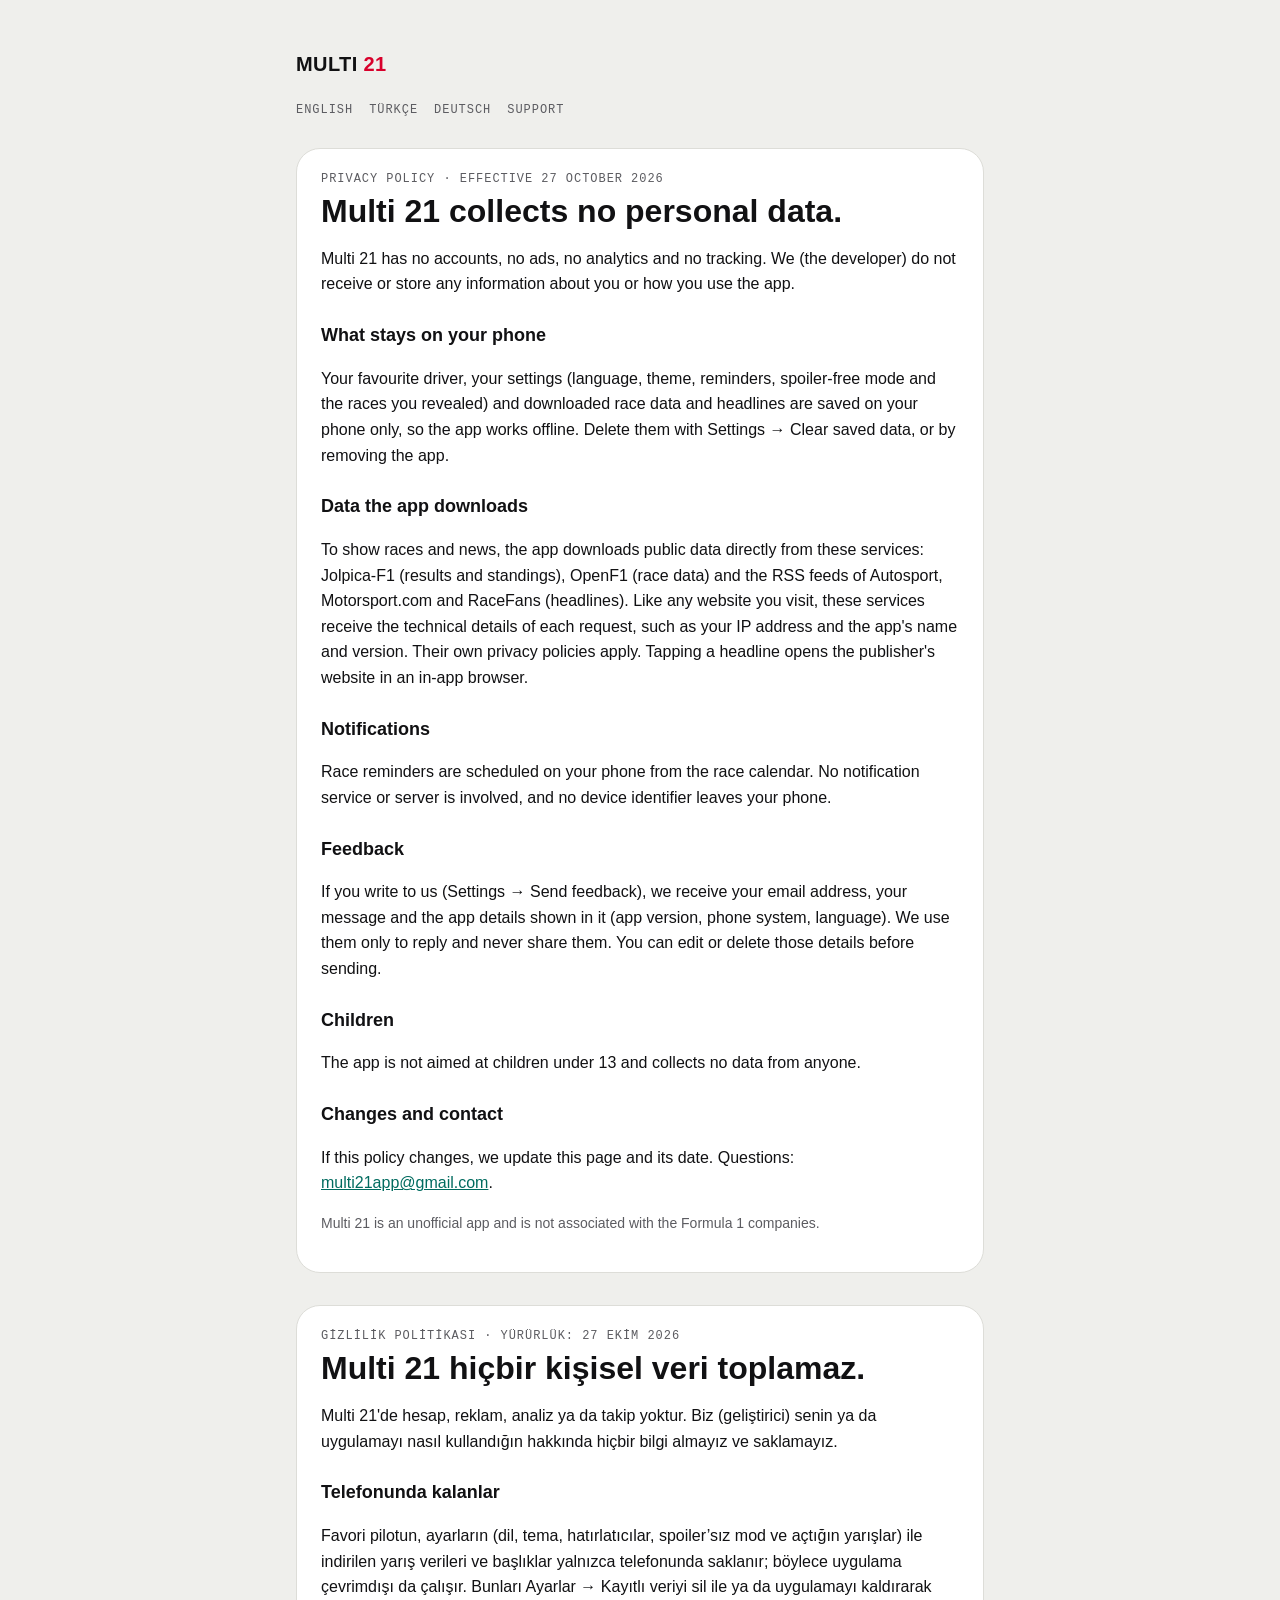
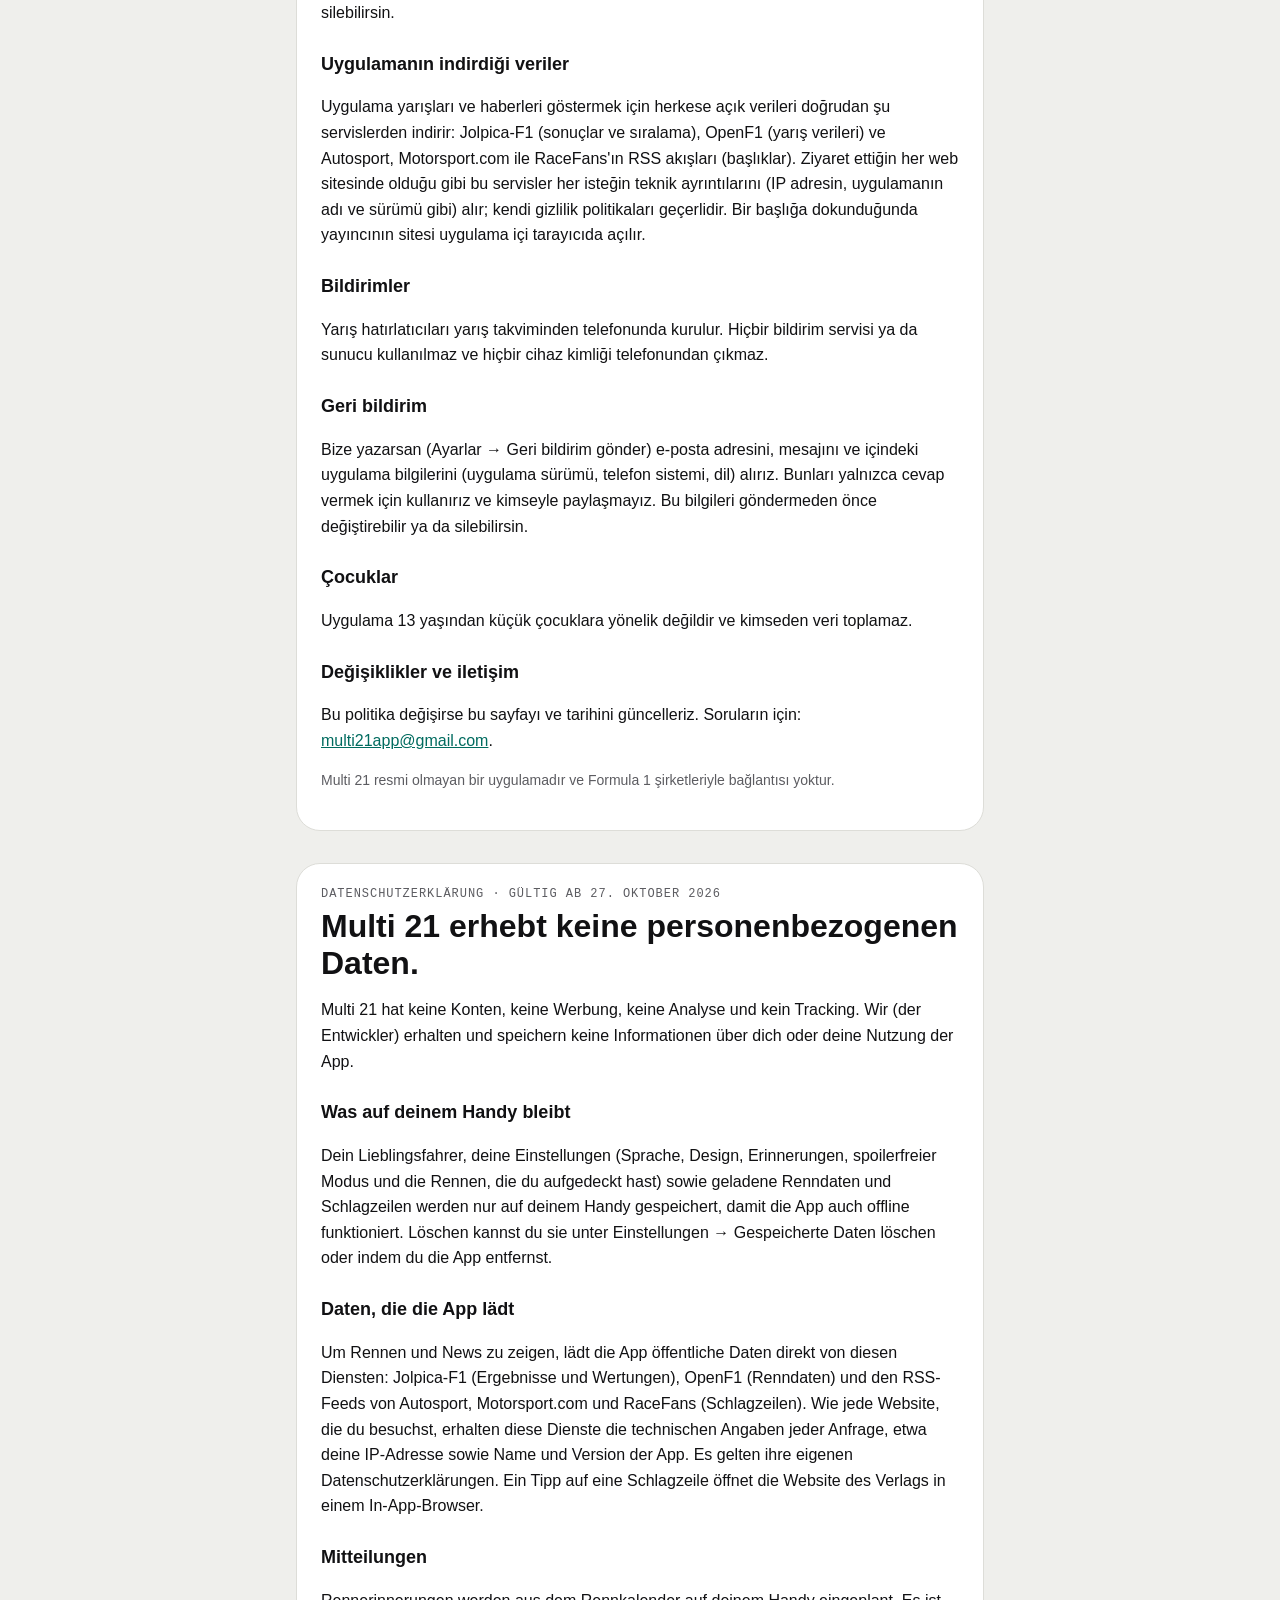
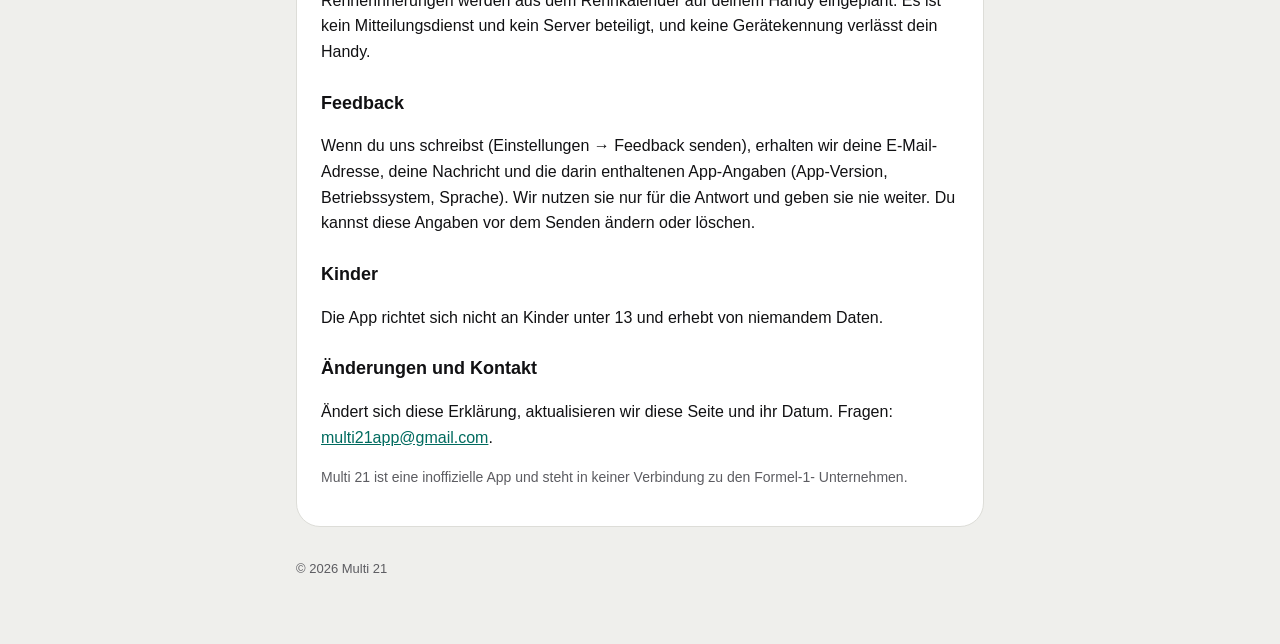
==== privacy.html @ 6521efea "Add support and privacy pages" ====
<!doctype html>
<html lang="en">
  <head>
    <meta charset="utf-8" />
    <meta name="viewport" content="width=device-width, initial-scale=1" />
    <title>Multi 21 · Privacy Policy</title>
    <link rel="stylesheet" href="style.css" />
  </head>
  <body>
    <main>
      <div class="wordmark">MULTI <span>21</span></div>
      <nav>
        <a href="#en">English</a><a href="#tr">Türkçe</a><a href="#de">Deutsch</a
        ><a href="index.html">Support</a>
      </nav>

      <section id="en" lang="en">
        <div class="label">Privacy policy · Effective 27 October 2026</div>
        <h1>Multi 21 collects no personal data.</h1>
        <p>
          Multi 21 has no accounts, no ads, no analytics and no tracking. We (the developer) do
          not receive or store any information about you or how you use the app.
        </p>
        <h2>What stays on your phone</h2>
        <p>
          Your favourite driver, your settings (language, theme, reminders, spoiler-free mode and
          the races you revealed) and downloaded race data and headlines are saved on your phone
          only, so the app works offline. Delete them with Settings → Clear saved data, or by
          removing the app.
        </p>
        <h2>Data the app downloads</h2>
        <p>
          To show races and news, the app downloads public data directly from these services:
          Jolpica-F1 (results and standings), OpenF1 (race data) and the RSS feeds of Autosport,
          Motorsport.com and RaceFans (headlines). Like any website you visit, these services
          receive the technical details of each request, such as your IP address and the app's
          name and version. Their own privacy policies apply. Tapping a headline opens the
          publisher's website in an in-app browser.
        </p>
        <h2>Notifications</h2>
        <p>
          Race reminders are scheduled on your phone from the race calendar. No notification
          service or server is involved, and no device identifier leaves your phone.
        </p>
        <h2>Feedback</h2>
        <p>
          If you write to us (Settings → Send feedback), we receive your email address, your
          message and the app details shown in it (app version, phone system, language). We use
          them only to reply and never share them. You can edit or delete those details before
          sending.
        </p>
        <h2>Children</h2>
        <p>The app is not aimed at children under 13 and collects no data from anyone.</p>
        <h2>Changes and contact</h2>
        <p>
          If this policy changes, we update this page and its date. Questions:
          <a href="mailto:multi21app@gmail.com">multi21app@gmail.com</a>.
        </p>
        <p class="muted">
          Multi 21 is an unofficial app and is not associated with the Formula 1 companies.
        </p>
      </section>

      <section id="tr" lang="tr">
        <div class="label">Gizlilik politikası · Yürürlük: 27 Ekim 2026</div>
        <h1>Multi 21 hiçbir kişisel veri toplamaz.</h1>
        <p>
          Multi 21'de hesap, reklam, analiz ya da takip yoktur. Biz (geliştirici) senin ya da
          uygulamayı nasıl kullandığın hakkında hiçbir bilgi almayız ve saklamayız.
        </p>
        <h2>Telefonunda kalanlar</h2>
        <p>
          Favori pilotun, ayarların (dil, tema, hatırlatıcılar, spoiler’sız mod ve açtığın
          yarışlar) ile indirilen yarış verileri ve başlıklar yalnızca telefonunda saklanır;
          böylece uygulama çevrimdışı da çalışır. Bunları Ayarlar → Kayıtlı veriyi sil ile ya da
          uygulamayı kaldırarak silebilirsin.
        </p>
        <h2>Uygulamanın indirdiği veriler</h2>
        <p>
          Uygulama yarışları ve haberleri göstermek için herkese açık verileri doğrudan şu
          servislerden indirir: Jolpica-F1 (sonuçlar ve sıralama), OpenF1 (yarış verileri) ve
          Autosport, Motorsport.com ile RaceFans'ın RSS akışları (başlıklar). Ziyaret ettiğin her
          web sitesinde olduğu gibi bu servisler her isteğin teknik ayrıntılarını (IP adresin,
          uygulamanın adı ve sürümü gibi) alır; kendi gizlilik politikaları geçerlidir. Bir
          başlığa dokunduğunda yayıncının sitesi uygulama içi tarayıcıda açılır.
        </p>
        <h2>Bildirimler</h2>
        <p>
          Yarış hatırlatıcıları yarış takviminden telefonunda kurulur. Hiçbir bildirim servisi ya
          da sunucu kullanılmaz ve hiçbir cihaz kimliği telefonundan çıkmaz.
        </p>
        <h2>Geri bildirim</h2>
        <p>
          Bize yazarsan (Ayarlar → Geri bildirim gönder) e-posta adresini, mesajını ve içindeki
          uygulama bilgilerini (uygulama sürümü, telefon sistemi, dil) alırız. Bunları yalnızca
          cevap vermek için kullanırız ve kimseyle paylaşmayız. Bu bilgileri göndermeden önce
          değiştirebilir ya da silebilirsin.
        </p>
        <h2>Çocuklar</h2>
        <p>Uygulama 13 yaşından küçük çocuklara yönelik değildir ve kimseden veri toplamaz.</p>
        <h2>Değişiklikler ve iletişim</h2>
        <p>
          Bu politika değişirse bu sayfayı ve tarihini güncelleriz. Soruların için:
          <a href="mailto:multi21app@gmail.com">multi21app@gmail.com</a>.
        </p>
        <p class="muted">
          Multi 21 resmi olmayan bir uygulamadır ve Formula 1 şirketleriyle bağlantısı yoktur.
        </p>
      </section>

      <section id="de" lang="de">
        <div class="label">Datenschutzerklärung · Gültig ab 27. Oktober 2026</div>
        <h1>Multi 21 erhebt keine personenbezogenen Daten.</h1>
        <p>
          Multi 21 hat keine Konten, keine Werbung, keine Analyse und kein Tracking. Wir (der
          Entwickler) erhalten und speichern keine Informationen über dich oder deine Nutzung der
          App.
        </p>
        <h2>Was auf deinem Handy bleibt</h2>
        <p>
          Dein Lieblingsfahrer, deine Einstellungen (Sprache, Design, Erinnerungen, spoilerfreier
          Modus und die Rennen, die du aufgedeckt hast) sowie geladene Renndaten und Schlagzeilen
          werden nur auf deinem Handy gespeichert, damit die App auch offline funktioniert.
          Löschen kannst du sie unter Einstellungen → Gespeicherte Daten löschen oder indem du die
          App entfernst.
        </p>
        <h2>Daten, die die App lädt</h2>
        <p>
          Um Rennen und News zu zeigen, lädt die App öffentliche Daten direkt von diesen Diensten:
          Jolpica-F1 (Ergebnisse und Wertungen), OpenF1 (Renndaten) und den RSS-Feeds von
          Autosport, Motorsport.com und RaceFans (Schlagzeilen). Wie jede Website, die du
          besuchst, erhalten diese Dienste die technischen Angaben jeder Anfrage, etwa deine
          IP-Adresse sowie Name und Version der App. Es gelten ihre eigenen
          Datenschutzerklärungen. Ein Tipp auf eine Schlagzeile öffnet die Website des Verlags in
          einem In-App-Browser.
        </p>
        <h2>Mitteilungen</h2>
        <p>
          Rennerinnerungen werden aus dem Rennkalender auf deinem Handy eingeplant. Es ist kein
          Mitteilungsdienst und kein Server beteiligt, und keine Gerätekennung verlässt dein
          Handy.
        </p>
        <h2>Feedback</h2>
        <p>
          Wenn du uns schreibst (Einstellungen → Feedback senden), erhalten wir deine
          E-Mail-Adresse, deine Nachricht und die darin enthaltenen App-Angaben (App-Version,
          Betriebssystem, Sprache). Wir nutzen sie nur für die Antwort und geben sie nie weiter.
          Du kannst diese Angaben vor dem Senden ändern oder löschen.
        </p>
        <h2>Kinder</h2>
        <p>Die App richtet sich nicht an Kinder unter 13 und erhebt von niemandem Daten.</p>
        <h2>Änderungen und Kontakt</h2>
        <p>
          Ändert sich diese Erklärung, aktualisieren wir diese Seite und ihr Datum. Fragen:
          <a href="mailto:multi21app@gmail.com">multi21app@gmail.com</a>.
        </p>
        <p class="muted">
          Multi 21 ist eine inoffizielle App und steht in keiner Verbindung zu den Formel-1-
          Unternehmen.
        </p>
      </section>

      <footer>© 2026 Multi 21</footer>
    </main>
  </body>
</html>
---- style.css ----
:root {
  --bg: #efefec;
  --surface: #ffffff;
  --line: #ddddd8;
  --text: #111113;
  --muted: #5c5c61;
  --accent: #006b5f;
  --brand: #d8002b;
}
@media (prefers-color-scheme: dark) {
  :root {
    --bg: #0b0b0c;
    --surface: #161618;
    --line: #2a2a2e;
    --text: #f5f5f7;
    --muted: #9a9aa0;
    --accent: #27f4d2;
    --brand: #e8002d;
  }
}
* {
  box-sizing: border-box;
}
body {
  margin: 0;
  background: var(--bg);
  color: var(--text);
  font: 16px/1.6 -apple-system, BlinkMacSystemFont, 'Segoe UI', Roboto, sans-serif;
}
main {
  max-width: 720px;
  margin: 0 auto;
  padding: 48px 16px 64px;
}
.wordmark {
  font-weight: 700;
  font-size: 20px;
  letter-spacing: 0.02em;
}
.wordmark span {
  color: var(--brand);
}
nav {
  margin: 24px 0 8px;
  font: 12px/1 ui-monospace, Menlo, monospace;
  letter-spacing: 0.08em;
  text-transform: uppercase;
}
nav a {
  color: var(--muted);
  text-decoration: none;
  margin-right: 16px;
}
nav a:hover {
  color: var(--accent);
}
section {
  margin-top: 32px;
  padding: 24px;
  background: var(--surface);
  border: 1px solid var(--line);
  border-radius: 24px;
}
h1 {
  font-size: 32px;
  line-height: 1.15;
  margin: 8px 0 16px;
}
h2 {
  font-size: 18px;
  margin: 24px 0 8px;
}
.label {
  font: 12px/1 ui-monospace, Menlo, monospace;
  letter-spacing: 0.08em;
  text-transform: uppercase;
  color: var(--muted);
}
p,
li {
  color: var(--text);
}
.muted {
  color: var(--muted);
  font-size: 14px;
}
a {
  color: var(--accent);
}
footer {
  margin-top: 32px;
  color: var(--muted);
  font-size: 13px;
}
.features,
.faq {
  margin: 16px 0 0;
  padding: 0;
  list-style: none;
}
.features li {
  position: relative;
  padding-left: 20px;
  margin-bottom: 8px;
}
.features li::before {
  content: '';
  position: absolute;
  left: 2px;
  top: 0.65em;
  width: 8px;
  height: 8px;
  border-radius: 50%;
  background: var(--accent);
}
.faq li {
  padding: 16px 0;
  border-top: 1px solid var(--line);
}
.faq li:first-child {
  border-top: none;
  padding-top: 0;
}
.faq strong {
  display: block;
  margin-bottom: 4px;
}
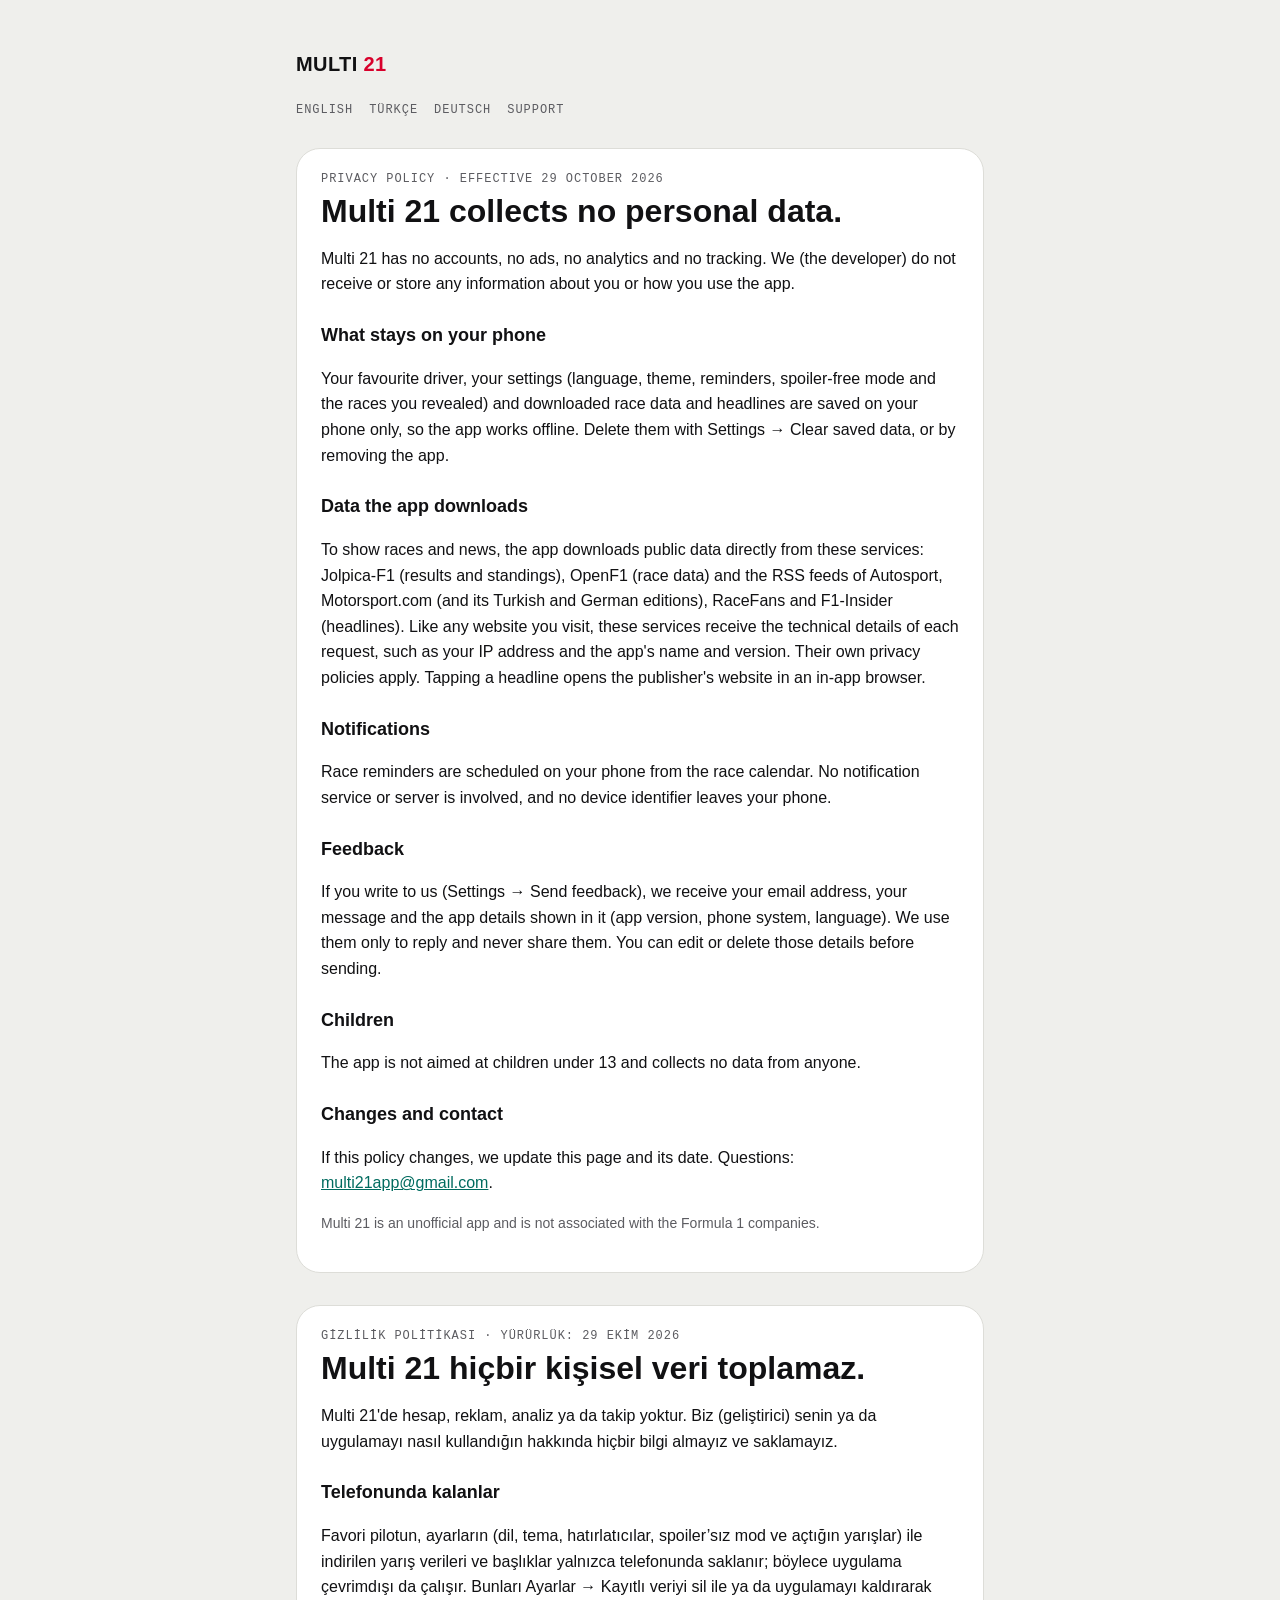
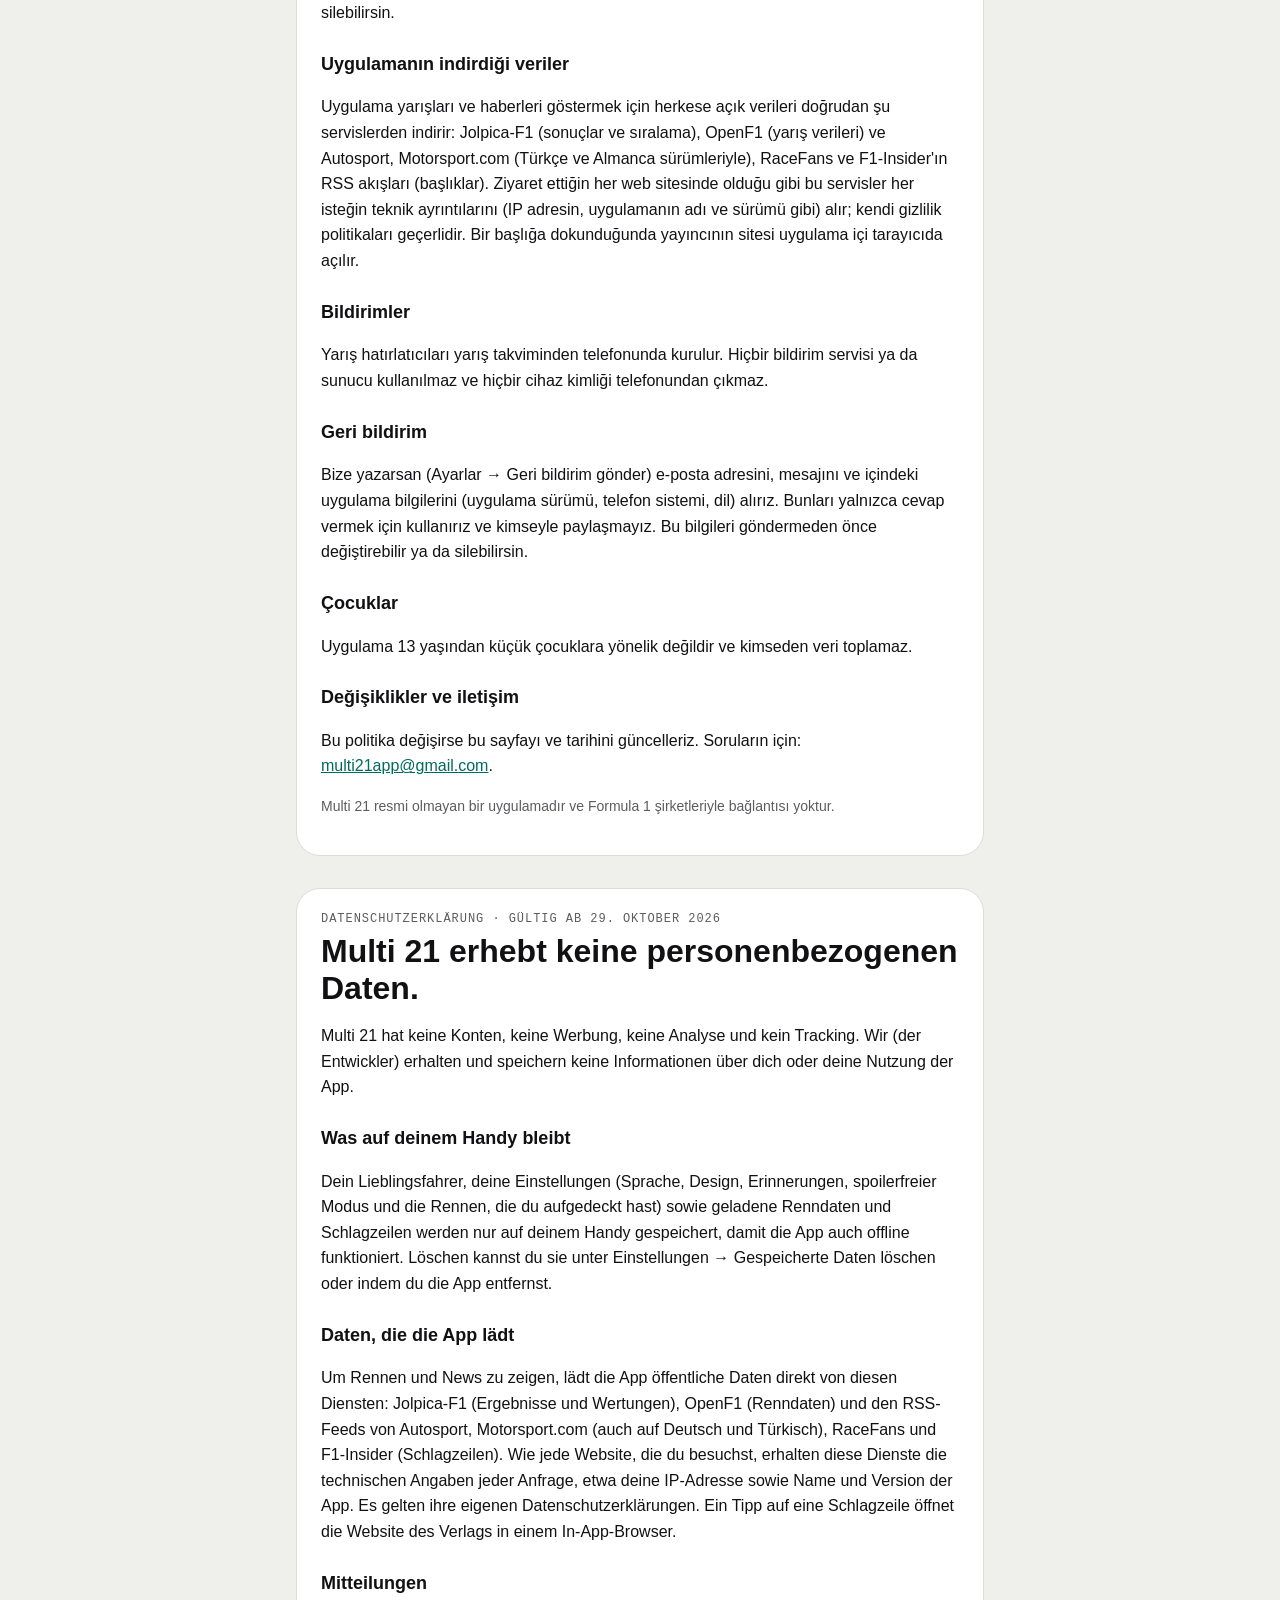
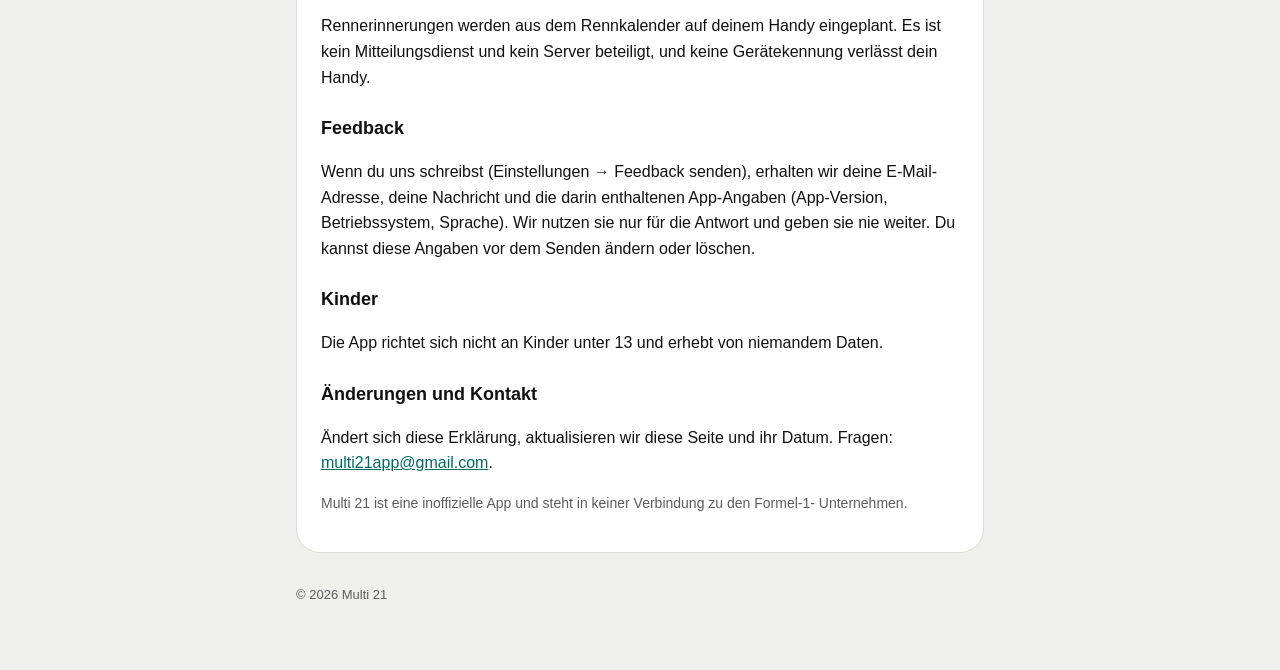
==== commit 30a84aa1: "Update news sources and the headline language answer" ====
--- a/privacy.html
+++ b/privacy.html
@@ -15,7 +15,7 @@
       </nav>
 
       <section id="en" lang="en">
-        <div class="label">Privacy policy · Effective 27 October 2026</div>
+        <div class="label">Privacy policy · Effective 29 October 2026</div>
         <h1>Multi 21 collects no personal data.</h1>
         <p>
           Multi 21 has no accounts, no ads, no analytics and no tracking. We (the developer) do
@@ -32,7 +32,8 @@
         <p>
           To show races and news, the app downloads public data directly from these services:
           Jolpica-F1 (results and standings), OpenF1 (race data) and the RSS feeds of Autosport,
-          Motorsport.com and RaceFans (headlines). Like any website you visit, these services
+          Motorsport.com (and its Turkish and German editions), RaceFans and F1-Insider
+          (headlines). Like any website you visit, these services
           receive the technical details of each request, such as your IP address and the app's
           name and version. Their own privacy policies apply. Tapping a headline opens the
           publisher's website in an in-app browser.
@@ -62,7 +63,7 @@
       </section>
 
       <section id="tr" lang="tr">
-        <div class="label">Gizlilik politikası · Yürürlük: 27 Ekim 2026</div>
+        <div class="label">Gizlilik politikası · Yürürlük: 29 Ekim 2026</div>
         <h1>Multi 21 hiçbir kişisel veri toplamaz.</h1>
         <p>
           Multi 21'de hesap, reklam, analiz ya da takip yoktur. Biz (geliştirici) senin ya da
@@ -79,7 +80,8 @@
         <p>
           Uygulama yarışları ve haberleri göstermek için herkese açık verileri doğrudan şu
           servislerden indirir: Jolpica-F1 (sonuçlar ve sıralama), OpenF1 (yarış verileri) ve
-          Autosport, Motorsport.com ile RaceFans'ın RSS akışları (başlıklar). Ziyaret ettiğin her
+          Autosport, Motorsport.com (Türkçe ve Almanca sürümleriyle), RaceFans ve F1-Insider'ın RSS
+          akışları (başlıklar). Ziyaret ettiğin her
           web sitesinde olduğu gibi bu servisler her isteğin teknik ayrıntılarını (IP adresin,
           uygulamanın adı ve sürümü gibi) alır; kendi gizlilik politikaları geçerlidir. Bir
           başlığa dokunduğunda yayıncının sitesi uygulama içi tarayıcıda açılır.
@@ -109,7 +111,7 @@
       </section>
 
       <section id="de" lang="de">
-        <div class="label">Datenschutzerklärung · Gültig ab 27. Oktober 2026</div>
+        <div class="label">Datenschutzerklärung · Gültig ab 29. Oktober 2026</div>
         <h1>Multi 21 erhebt keine personenbezogenen Daten.</h1>
         <p>
           Multi 21 hat keine Konten, keine Werbung, keine Analyse und kein Tracking. Wir (der
@@ -128,7 +130,8 @@
         <p>
           Um Rennen und News zu zeigen, lädt die App öffentliche Daten direkt von diesen Diensten:
           Jolpica-F1 (Ergebnisse und Wertungen), OpenF1 (Renndaten) und den RSS-Feeds von
-          Autosport, Motorsport.com und RaceFans (Schlagzeilen). Wie jede Website, die du
+          Autosport, Motorsport.com (auch auf Deutsch und Türkisch), RaceFans und F1-Insider
+          (Schlagzeilen). Wie jede Website, die du
           besuchst, erhalten diese Dienste die technischen Angaben jeder Anfrage, etwa deine
           IP-Adresse sowie Name und Version der App. Es gelten ihre eigenen
           Datenschutzerklärungen. Ein Tipp auf eine Schlagzeile öffnet die Website des Verlags in
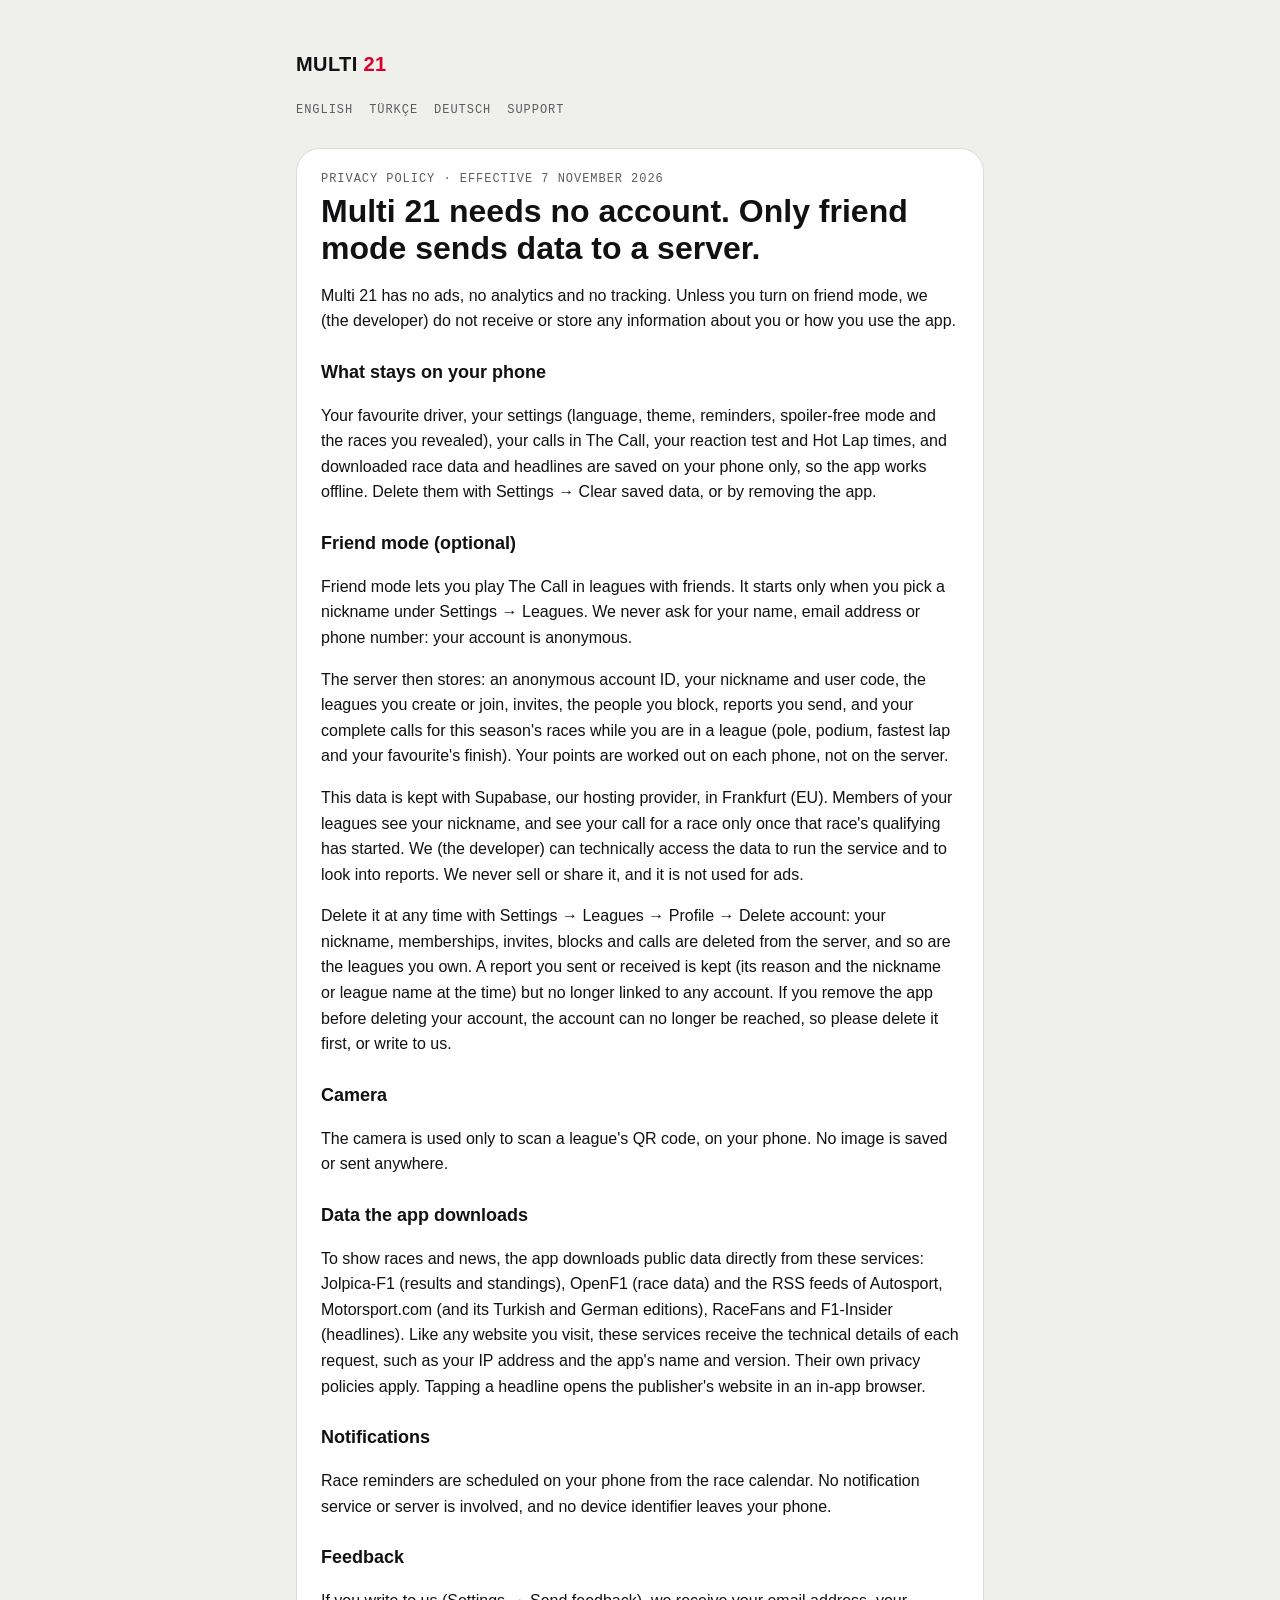
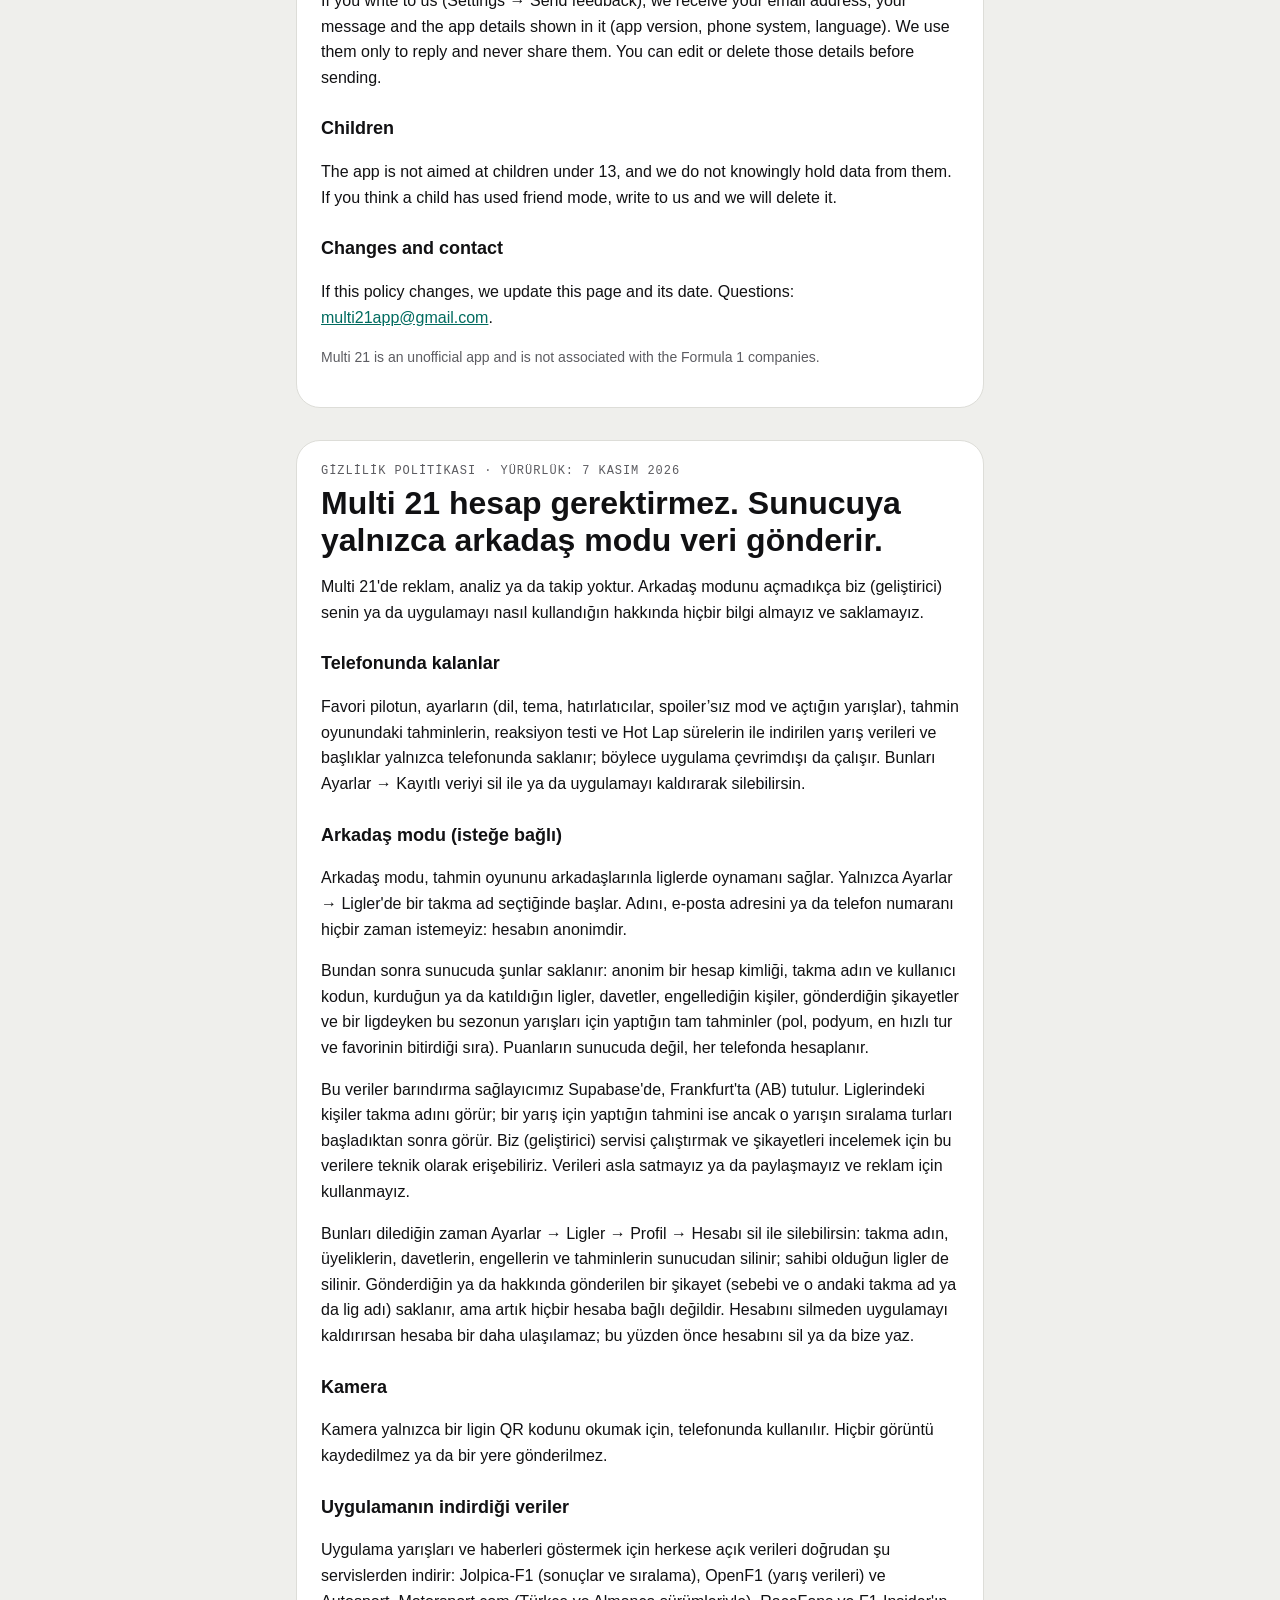
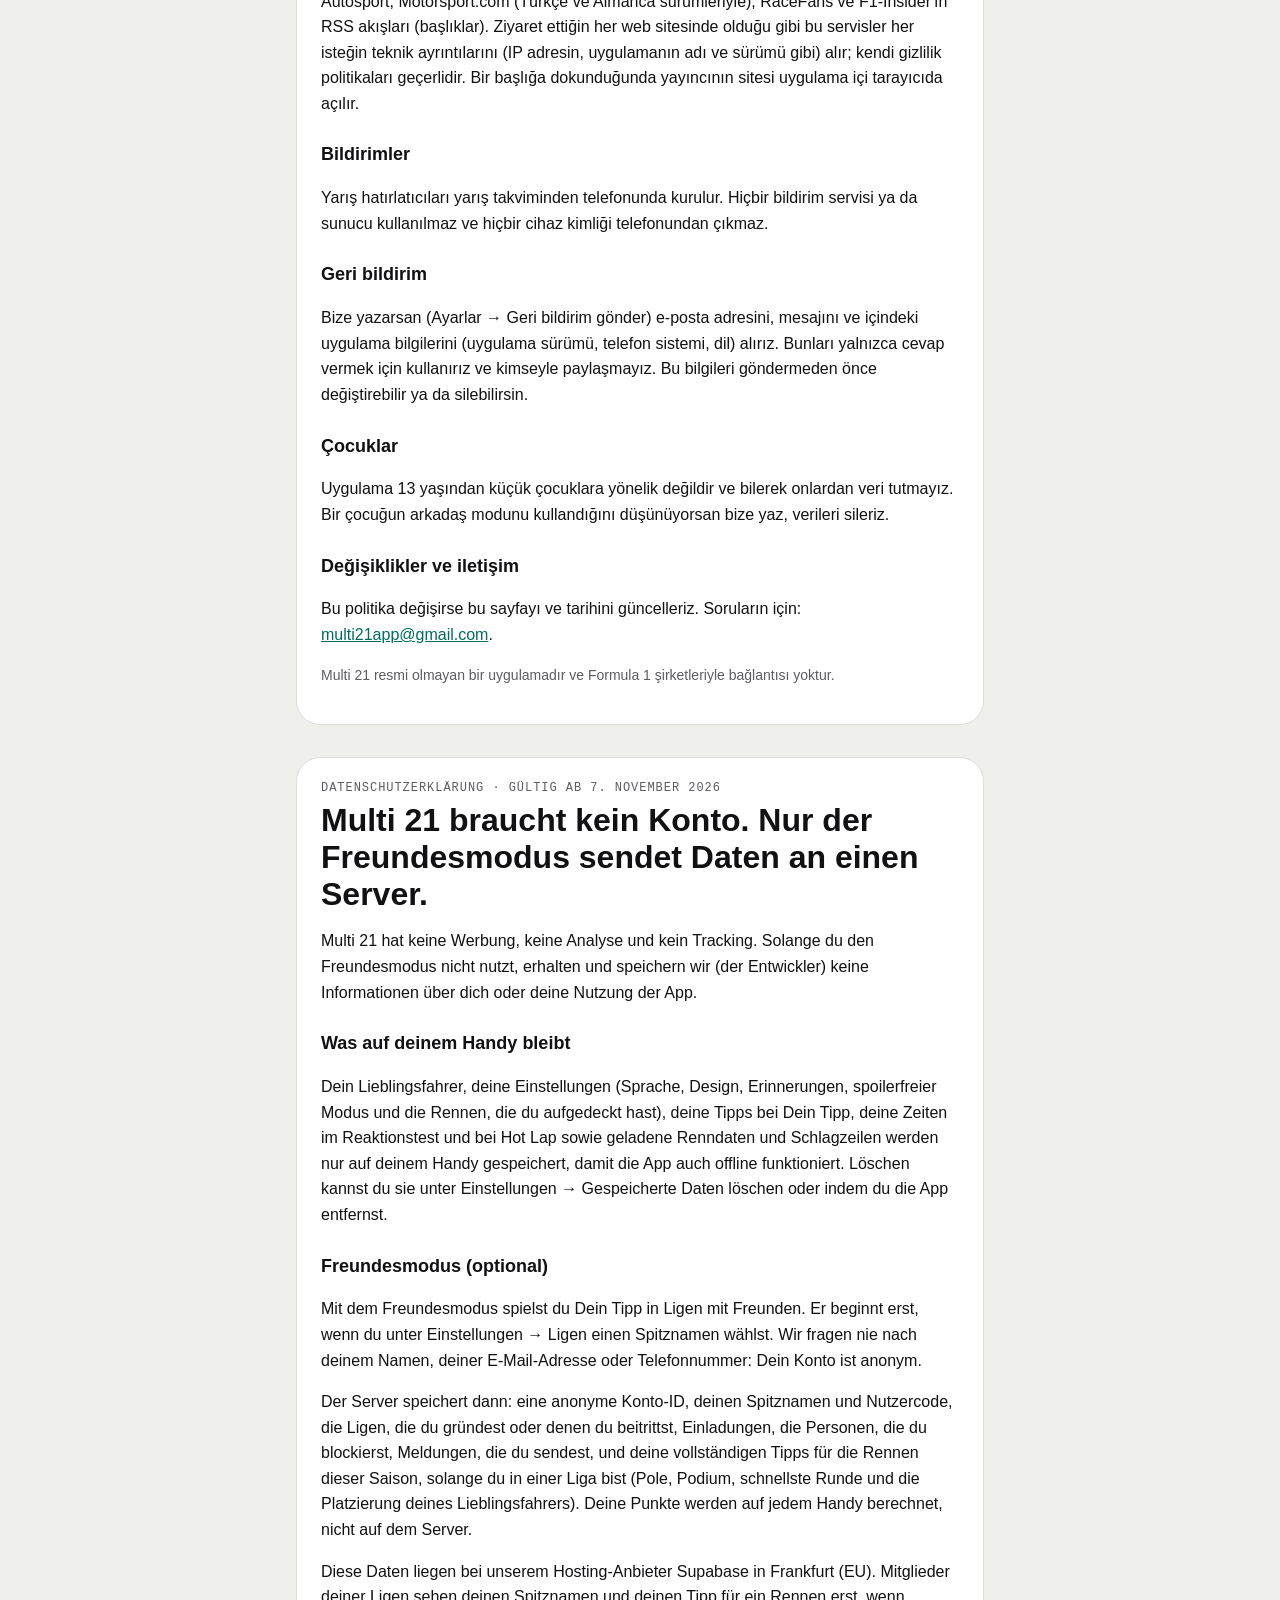
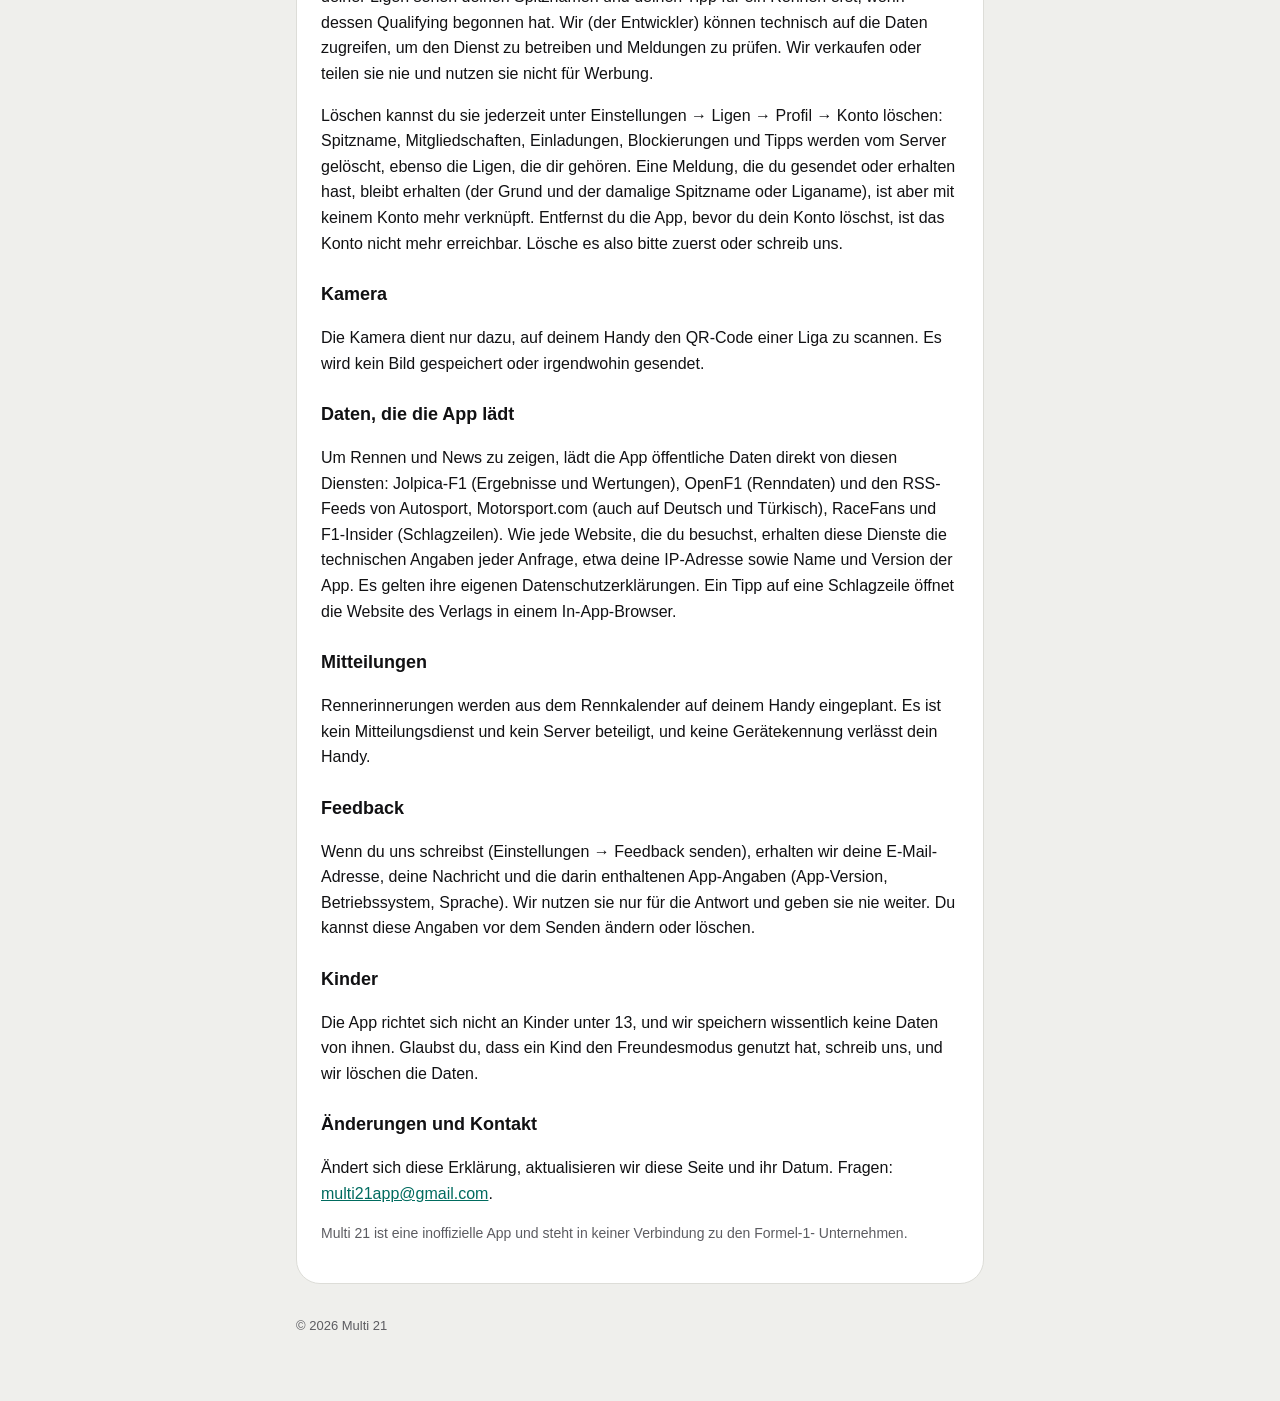
==== commit f66b9abb: "Privacy policy: friend mode data, deleting an account, the camera" ====
--- a/privacy.html
+++ b/privacy.html
@@ -15,18 +15,52 @@
       </nav>
 
       <section id="en" lang="en">
-        <div class="label">Privacy policy · Effective 29 October 2026</div>
-        <h1>Multi 21 collects no personal data.</h1>
-        <p>
-          Multi 21 has no accounts, no ads, no analytics and no tracking. We (the developer) do
-          not receive or store any information about you or how you use the app.
+        <div class="label">Privacy policy · Effective 7 November 2026</div>
+        <h1>Multi 21 needs no account. Only friend mode sends data to a server.</h1>
+        <p>
+          Multi 21 has no ads, no analytics and no tracking. Unless you turn on friend mode, we
+          (the developer) do not receive or store any information about you or how you use the
+          app.
         </p>
         <h2>What stays on your phone</h2>
         <p>
           Your favourite driver, your settings (language, theme, reminders, spoiler-free mode and
-          the races you revealed) and downloaded race data and headlines are saved on your phone
-          only, so the app works offline. Delete them with Settings → Clear saved data, or by
+          the races you revealed), your calls in The Call, your reaction test and Hot Lap times,
+          and downloaded race data and headlines are saved on your phone only, so the app works offline. Delete them with Settings → Clear saved data, or by
           removing the app.
+        </p>
+        <h2>Friend mode (optional)</h2>
+        <p>
+          Friend mode lets you play The Call in leagues with friends. It starts only when you
+          pick a nickname under Settings → Leagues. We never ask for your name, email address or
+          phone number: your account is anonymous.
+        </p>
+        <p>
+          The server then stores: an anonymous account ID, your nickname and user code, the
+          leagues you create or join, invites, the people you block, reports you send, and your
+          complete calls for this season's races while you are in a league (pole, podium,
+          fastest lap and your favourite's finish). Your points are worked out on each phone, not
+          on the server.
+        </p>
+        <p>
+          This data is kept with Supabase, our hosting provider, in Frankfurt (EU). Members of
+          your leagues see your nickname, and see your call for a race only once that race's
+          qualifying has started. We (the developer) can technically access the data to run the
+          service and to look into reports. We never sell or share it, and it is not used for
+          ads.
+        </p>
+        <p>
+          Delete it at any time with Settings → Leagues → Profile → Delete account: your
+          nickname, memberships, invites, blocks and calls are deleted from the server, and so
+          are the leagues you own. A report you sent or received is kept (its reason and the
+          nickname or league name at the time) but no longer linked to any account. If you remove
+          the app before deleting your account, the account can no longer be reached, so please
+          delete it first, or write to us.
+        </p>
+        <h2>Camera</h2>
+        <p>
+          The camera is used only to scan a league's QR code, on your phone. No image is saved
+          or sent anywhere.
         </p>
         <h2>Data the app downloads</h2>
         <p>
@@ -51,7 +85,10 @@
           sending.
         </p>
         <h2>Children</h2>
-        <p>The app is not aimed at children under 13 and collects no data from anyone.</p>
+        <p>
+          The app is not aimed at children under 13, and we do not knowingly hold data from
+          them. If you think a child has used friend mode, write to us and we will delete it.
+        </p>
         <h2>Changes and contact</h2>
         <p>
           If this policy changes, we update this page and its date. Questions:
@@ -63,18 +100,53 @@
       </section>
 
       <section id="tr" lang="tr">
-        <div class="label">Gizlilik politikası · Yürürlük: 29 Ekim 2026</div>
-        <h1>Multi 21 hiçbir kişisel veri toplamaz.</h1>
-        <p>
-          Multi 21'de hesap, reklam, analiz ya da takip yoktur. Biz (geliştirici) senin ya da
-          uygulamayı nasıl kullandığın hakkında hiçbir bilgi almayız ve saklamayız.
+        <div class="label">Gizlilik politikası · Yürürlük: 7 Kasım 2026</div>
+        <h1>Multi 21 hesap gerektirmez. Sunucuya yalnızca arkadaş modu veri gönderir.</h1>
+        <p>
+          Multi 21'de reklam, analiz ya da takip yoktur. Arkadaş modunu açmadıkça biz
+          (geliştirici) senin ya da uygulamayı nasıl kullandığın hakkında hiçbir bilgi almayız ve
+          saklamayız.
         </p>
         <h2>Telefonunda kalanlar</h2>
         <p>
           Favori pilotun, ayarların (dil, tema, hatırlatıcılar, spoiler’sız mod ve açtığın
-          yarışlar) ile indirilen yarış verileri ve başlıklar yalnızca telefonunda saklanır;
+          yarışlar), tahmin oyunundaki tahminlerin, reaksiyon testi ve Hot Lap sürelerin ile
+          indirilen yarış verileri ve başlıklar yalnızca telefonunda saklanır;
           böylece uygulama çevrimdışı da çalışır. Bunları Ayarlar → Kayıtlı veriyi sil ile ya da
           uygulamayı kaldırarak silebilirsin.
+        </p>
+        <h2>Arkadaş modu (isteğe bağlı)</h2>
+        <p>
+          Arkadaş modu, tahmin oyununu arkadaşlarınla liglerde oynamanı sağlar. Yalnızca Ayarlar
+          → Ligler'de bir takma ad seçtiğinde başlar. Adını, e-posta adresini ya da telefon
+          numaranı hiçbir zaman istemeyiz: hesabın anonimdir.
+        </p>
+        <p>
+          Bundan sonra sunucuda şunlar saklanır: anonim bir hesap kimliği, takma adın ve
+          kullanıcı kodun, kurduğun ya da katıldığın ligler, davetler, engellediğin kişiler,
+          gönderdiğin şikayetler ve bir ligdeyken bu sezonun yarışları için yaptığın tam
+          tahminler (pol, podyum, en hızlı tur ve favorinin bitirdiği sıra). Puanların sunucuda
+          değil, her telefonda hesaplanır.
+        </p>
+        <p>
+          Bu veriler barındırma sağlayıcımız Supabase'de, Frankfurt'ta (AB) tutulur. Liglerindeki
+          kişiler takma adını görür; bir yarış için yaptığın tahmini ise ancak o yarışın sıralama
+          turları başladıktan sonra görür. Biz (geliştirici) servisi çalıştırmak ve şikayetleri
+          incelemek için bu verilere teknik olarak erişebiliriz. Verileri asla satmayız ya da
+          paylaşmayız ve reklam için kullanmayız.
+        </p>
+        <p>
+          Bunları dilediğin zaman Ayarlar → Ligler → Profil → Hesabı sil ile silebilirsin: takma
+          adın, üyeliklerin, davetlerin, engellerin ve tahminlerin sunucudan silinir; sahibi
+          olduğun ligler de silinir. Gönderdiğin ya da hakkında gönderilen bir şikayet (sebebi ve
+          o andaki takma ad ya da lig adı) saklanır, ama artık hiçbir hesaba bağlı değildir.
+          Hesabını silmeden uygulamayı kaldırırsan hesaba bir daha ulaşılamaz; bu yüzden önce
+          hesabını sil ya da bize yaz.
+        </p>
+        <h2>Kamera</h2>
+        <p>
+          Kamera yalnızca bir ligin QR kodunu okumak için, telefonunda kullanılır. Hiçbir görüntü
+          kaydedilmez ya da bir yere gönderilmez.
         </p>
         <h2>Uygulamanın indirdiği veriler</h2>
         <p>
@@ -99,7 +171,11 @@
           değiştirebilir ya da silebilirsin.
         </p>
         <h2>Çocuklar</h2>
-        <p>Uygulama 13 yaşından küçük çocuklara yönelik değildir ve kimseden veri toplamaz.</p>
+        <p>
+          Uygulama 13 yaşından küçük çocuklara yönelik değildir ve bilerek onlardan veri
+          tutmayız. Bir çocuğun arkadaş modunu kullandığını düşünüyorsan bize yaz, verileri
+          sileriz.
+        </p>
         <h2>Değişiklikler ve iletişim</h2>
         <p>
           Bu politika değişirse bu sayfayı ve tarihini güncelleriz. Soruların için:
@@ -111,20 +187,55 @@
       </section>
 
       <section id="de" lang="de">
-        <div class="label">Datenschutzerklärung · Gültig ab 29. Oktober 2026</div>
-        <h1>Multi 21 erhebt keine personenbezogenen Daten.</h1>
-        <p>
-          Multi 21 hat keine Konten, keine Werbung, keine Analyse und kein Tracking. Wir (der
-          Entwickler) erhalten und speichern keine Informationen über dich oder deine Nutzung der
-          App.
+        <div class="label">Datenschutzerklärung · Gültig ab 7. November 2026</div>
+        <h1>Multi 21 braucht kein Konto. Nur der Freundesmodus sendet Daten an einen Server.</h1>
+        <p>
+          Multi 21 hat keine Werbung, keine Analyse und kein Tracking. Solange du den
+          Freundesmodus nicht nutzt, erhalten und speichern wir (der Entwickler) keine
+          Informationen über dich oder deine Nutzung der App.
         </p>
         <h2>Was auf deinem Handy bleibt</h2>
         <p>
           Dein Lieblingsfahrer, deine Einstellungen (Sprache, Design, Erinnerungen, spoilerfreier
-          Modus und die Rennen, die du aufgedeckt hast) sowie geladene Renndaten und Schlagzeilen
-          werden nur auf deinem Handy gespeichert, damit die App auch offline funktioniert.
+          Modus und die Rennen, die du aufgedeckt hast), deine Tipps bei Dein Tipp, deine Zeiten
+          im Reaktionstest und bei Hot Lap sowie geladene Renndaten und Schlagzeilen werden nur
+          auf deinem Handy gespeichert, damit die App auch offline funktioniert.
           Löschen kannst du sie unter Einstellungen → Gespeicherte Daten löschen oder indem du die
           App entfernst.
+        </p>
+        <h2>Freundesmodus (optional)</h2>
+        <p>
+          Mit dem Freundesmodus spielst du Dein Tipp in Ligen mit Freunden. Er beginnt erst, wenn
+          du unter Einstellungen → Ligen einen Spitznamen wählst. Wir fragen nie nach deinem
+          Namen, deiner E-Mail-Adresse oder Telefonnummer: Dein Konto ist anonym.
+        </p>
+        <p>
+          Der Server speichert dann: eine anonyme Konto-ID, deinen Spitznamen und Nutzercode, die
+          Ligen, die du gründest oder denen du beitrittst, Einladungen, die Personen, die du
+          blockierst, Meldungen, die du sendest, und deine vollständigen Tipps für die Rennen
+          dieser Saison, solange du in einer Liga bist (Pole, Podium, schnellste Runde und die
+          Platzierung deines Lieblingsfahrers). Deine Punkte werden auf jedem Handy berechnet,
+          nicht auf dem Server.
+        </p>
+        <p>
+          Diese Daten liegen bei unserem Hosting-Anbieter Supabase in Frankfurt (EU). Mitglieder
+          deiner Ligen sehen deinen Spitznamen und deinen Tipp für ein Rennen erst, wenn dessen
+          Qualifying begonnen hat. Wir (der Entwickler) können technisch auf die Daten zugreifen,
+          um den Dienst zu betreiben und Meldungen zu prüfen. Wir verkaufen oder teilen sie nie
+          und nutzen sie nicht für Werbung.
+        </p>
+        <p>
+          Löschen kannst du sie jederzeit unter Einstellungen → Ligen → Profil → Konto löschen:
+          Spitzname, Mitgliedschaften, Einladungen, Blockierungen und Tipps werden vom Server
+          gelöscht, ebenso die Ligen, die dir gehören. Eine Meldung, die du gesendet oder erhalten
+          hast, bleibt erhalten (der Grund und der damalige Spitzname oder Liganame), ist aber
+          mit keinem Konto mehr verknüpft. Entfernst du die App, bevor du dein Konto löschst, ist
+          das Konto nicht mehr erreichbar. Lösche es also bitte zuerst oder schreib uns.
+        </p>
+        <h2>Kamera</h2>
+        <p>
+          Die Kamera dient nur dazu, auf deinem Handy den QR-Code einer Liga zu scannen. Es wird
+          kein Bild gespeichert oder irgendwohin gesendet.
         </p>
         <h2>Daten, die die App lädt</h2>
         <p>
@@ -151,7 +262,11 @@
           Du kannst diese Angaben vor dem Senden ändern oder löschen.
         </p>
         <h2>Kinder</h2>
-        <p>Die App richtet sich nicht an Kinder unter 13 und erhebt von niemandem Daten.</p>
+        <p>
+          Die App richtet sich nicht an Kinder unter 13, und wir speichern wissentlich keine
+          Daten von ihnen. Glaubst du, dass ein Kind den Freundesmodus genutzt hat, schreib uns,
+          und wir löschen die Daten.
+        </p>
         <h2>Änderungen und Kontakt</h2>
         <p>
           Ändert sich diese Erklärung, aktualisieren wir diese Seite und ihr Datum. Fragen:
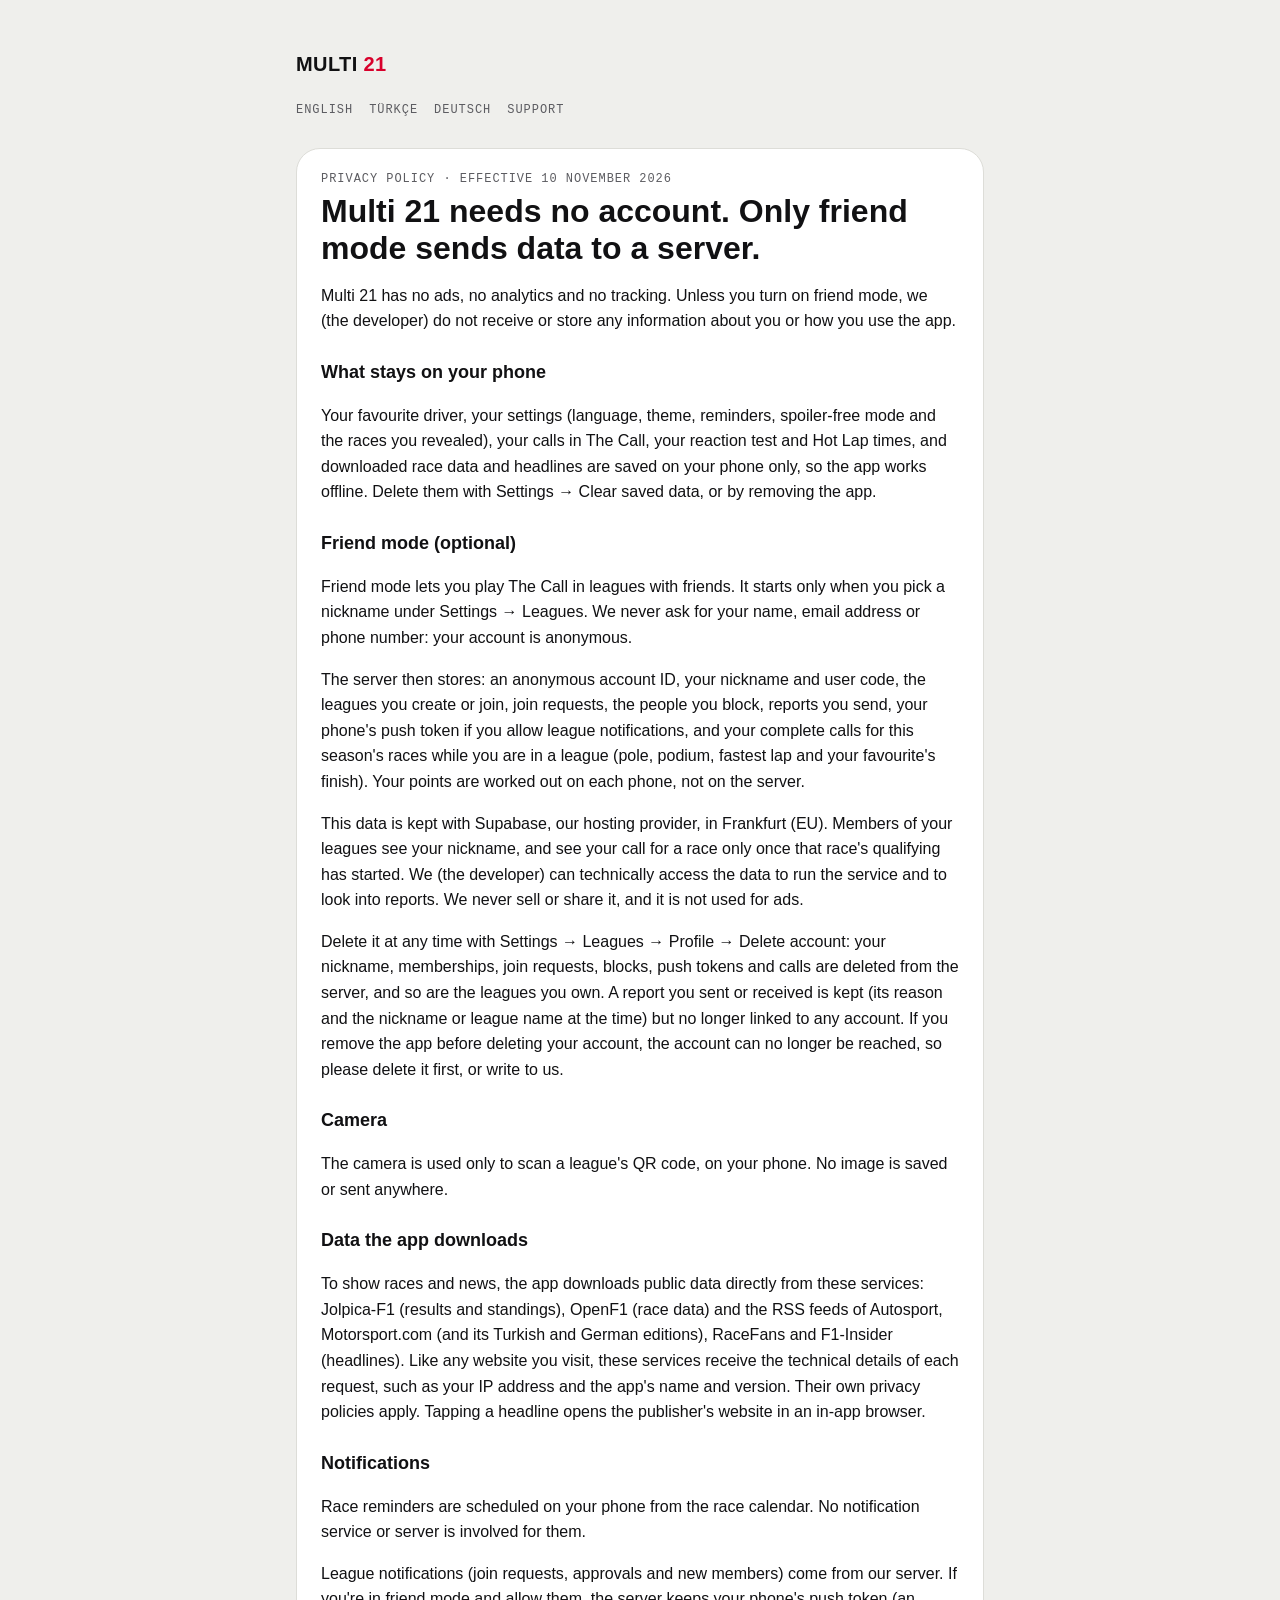
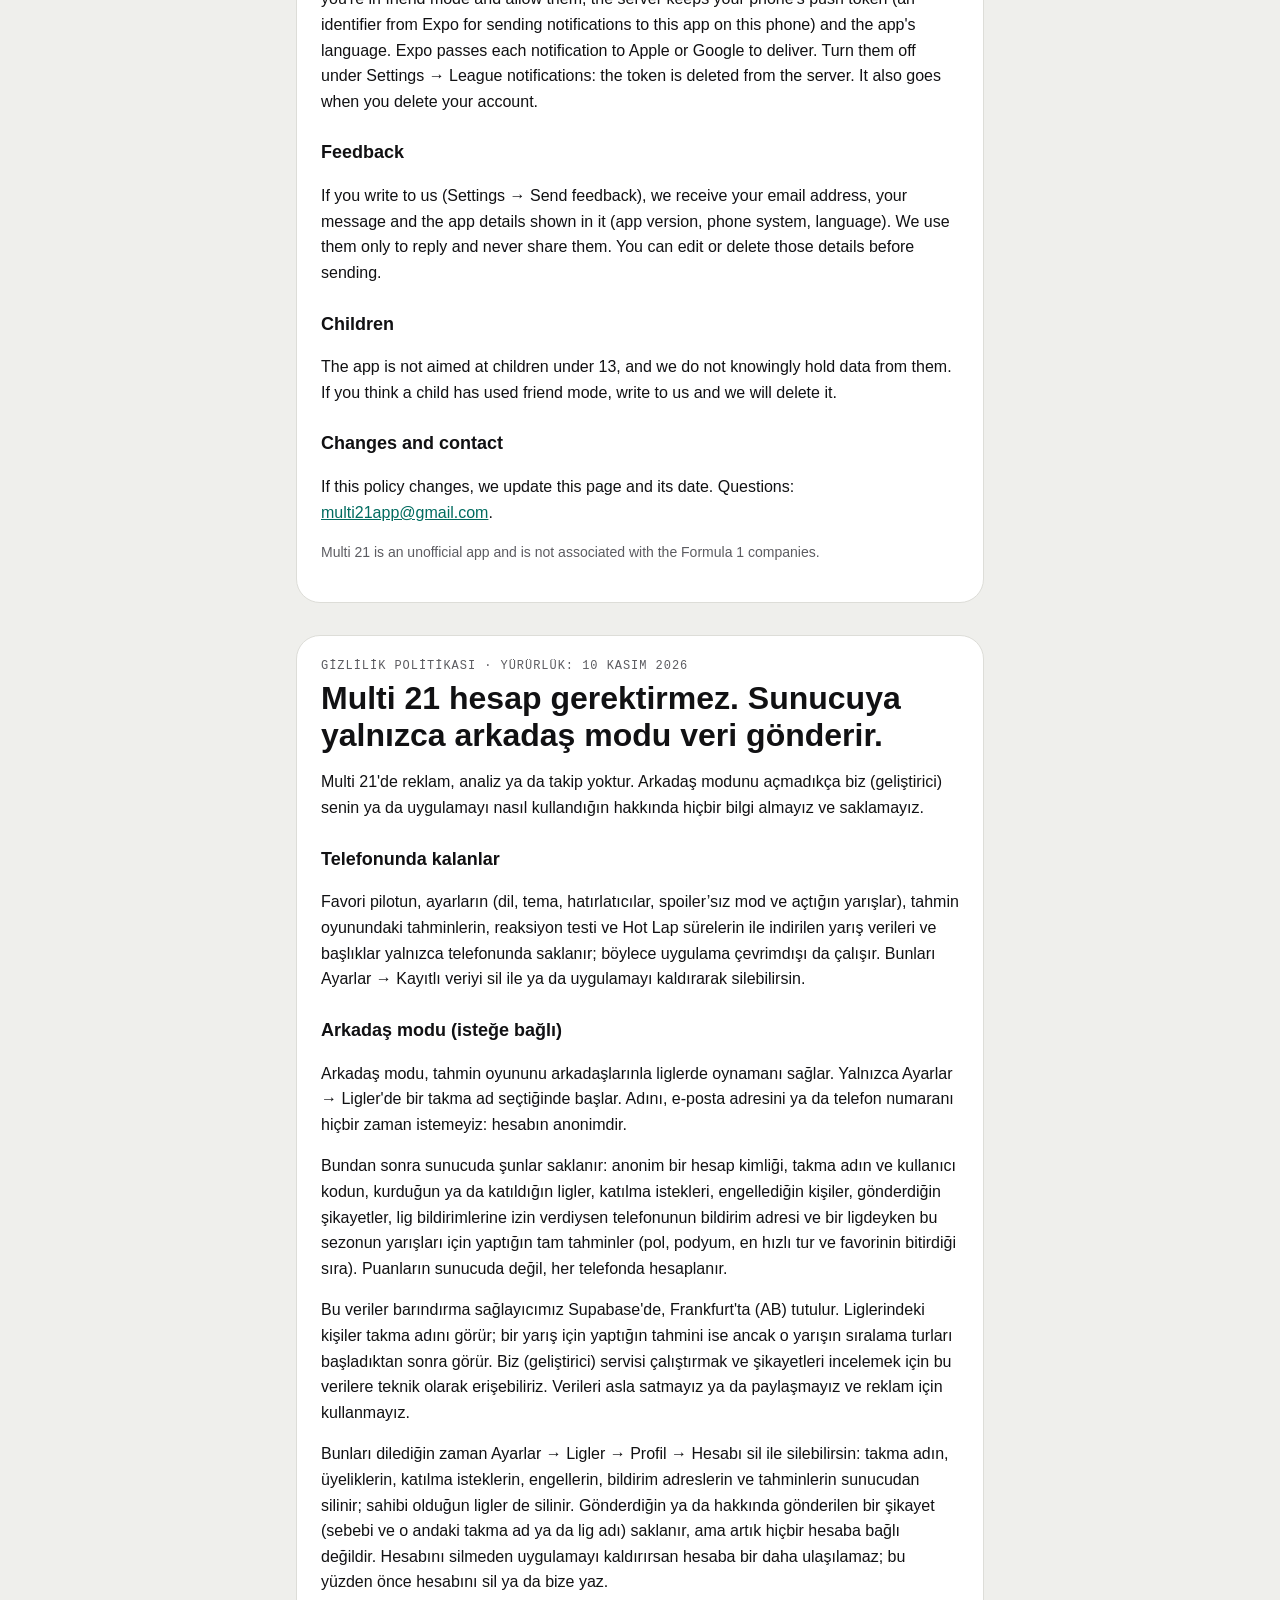
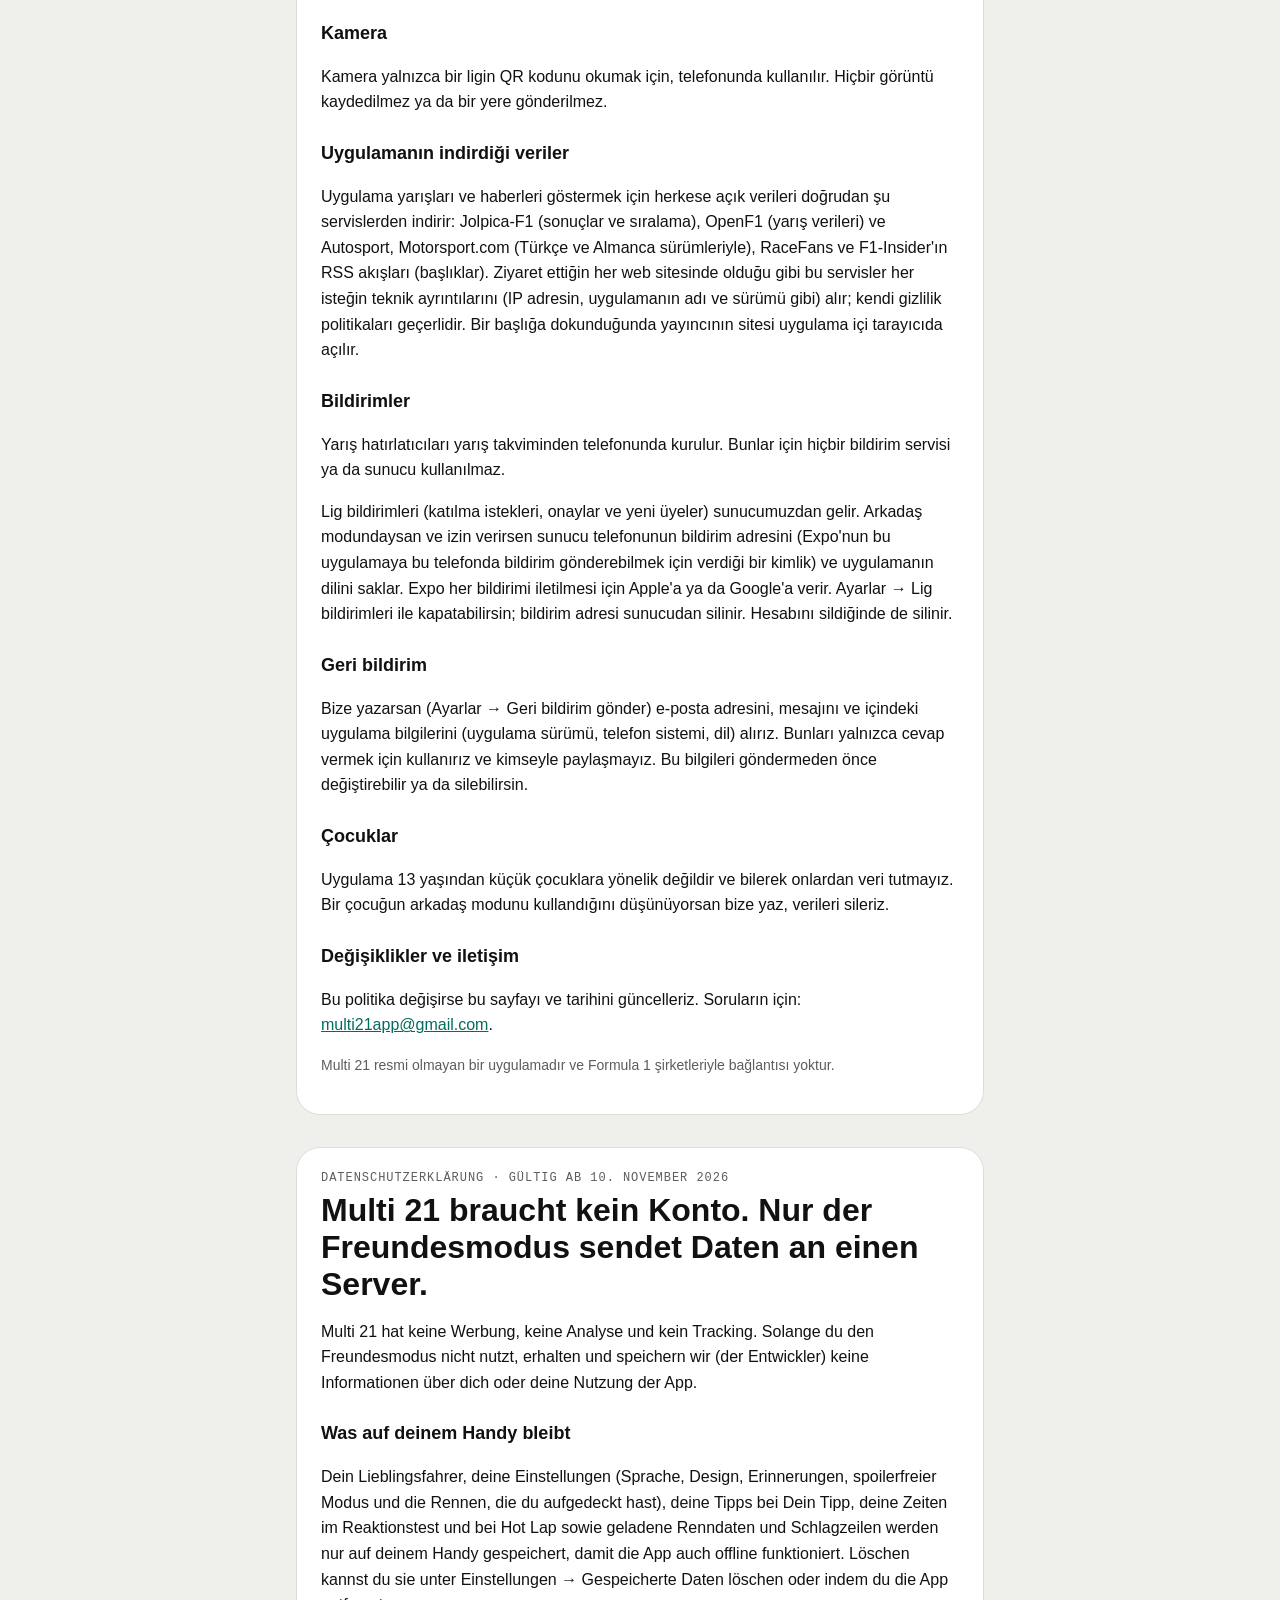
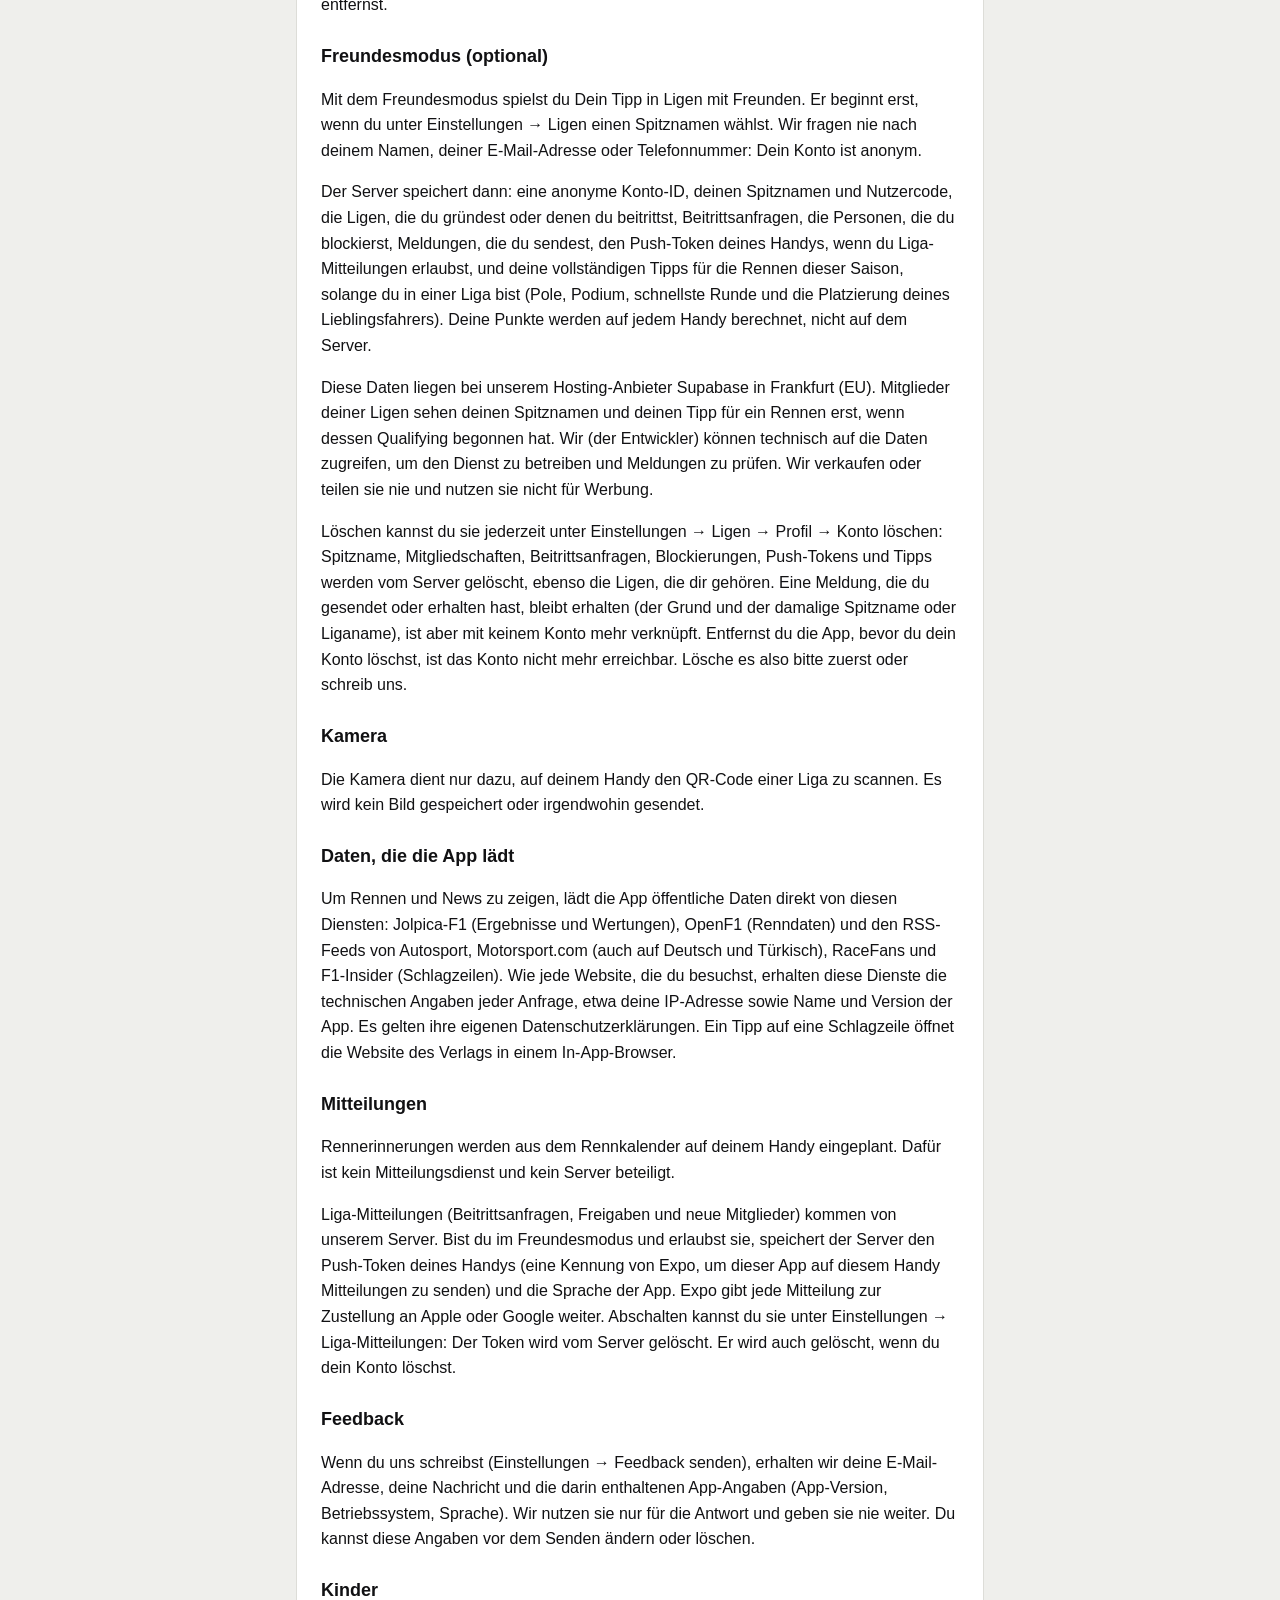
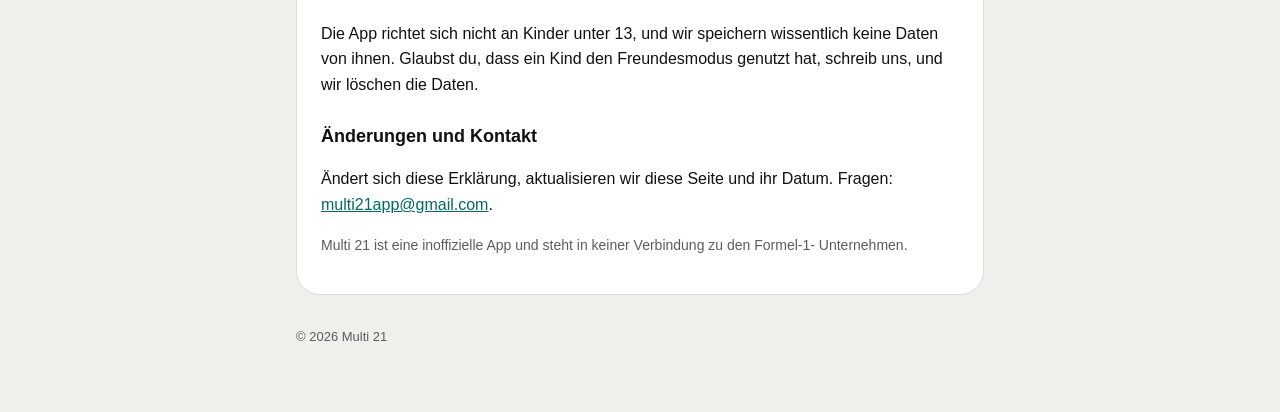
==== commit 57fdc082: "Privacy policy: league notifications and push tokens" ====
--- a/privacy.html
+++ b/privacy.html
@@ -15,7 +15,7 @@
       </nav>
 
       <section id="en" lang="en">
-        <div class="label">Privacy policy · Effective 7 November 2026</div>
+        <div class="label">Privacy policy · Effective 10 November 2026</div>
         <h1>Multi 21 needs no account. Only friend mode sends data to a server.</h1>
         <p>
           Multi 21 has no ads, no analytics and no tracking. Unless you turn on friend mode, we
@@ -37,9 +37,10 @@
         </p>
         <p>
           The server then stores: an anonymous account ID, your nickname and user code, the
-          leagues you create or join, invites, the people you block, reports you send, and your
-          complete calls for this season's races while you are in a league (pole, podium,
-          fastest lap and your favourite's finish). Your points are worked out on each phone, not
+          leagues you create or join, join requests, the people you block, reports you send,
+          your phone's push token if you allow league notifications, and your complete calls for
+          this season's races while you are in a league (pole, podium, fastest lap and your
+          favourite's finish). Your points are worked out on each phone, not
           on the server.
         </p>
         <p>
@@ -51,7 +52,7 @@
         </p>
         <p>
           Delete it at any time with Settings → Leagues → Profile → Delete account: your
-          nickname, memberships, invites, blocks and calls are deleted from the server, and so
+          nickname, memberships, join requests, blocks, push tokens and calls are deleted from the server, and so
           are the leagues you own. A report you sent or received is kept (its reason and the
           nickname or league name at the time) but no longer linked to any account. If you remove
           the app before deleting your account, the account can no longer be reached, so please
@@ -75,7 +76,15 @@
         <h2>Notifications</h2>
         <p>
           Race reminders are scheduled on your phone from the race calendar. No notification
-          service or server is involved, and no device identifier leaves your phone.
+          service or server is involved for them.
+        </p>
+        <p>
+          League notifications (join requests, approvals and new members) come from our server.
+          If you're in friend mode and allow them, the server keeps your phone's push token (an
+          identifier from Expo for sending notifications to this app on this phone) and the
+          app's language. Expo passes each notification to Apple or Google to deliver. Turn them
+          off under Settings → League notifications: the token is deleted from the server. It
+          also goes when you delete your account.
         </p>
         <h2>Feedback</h2>
         <p>
@@ -100,7 +109,7 @@
       </section>
 
       <section id="tr" lang="tr">
-        <div class="label">Gizlilik politikası · Yürürlük: 7 Kasım 2026</div>
+        <div class="label">Gizlilik politikası · Yürürlük: 10 Kasım 2026</div>
         <h1>Multi 21 hesap gerektirmez. Sunucuya yalnızca arkadaş modu veri gönderir.</h1>
         <p>
           Multi 21'de reklam, analiz ya da takip yoktur. Arkadaş modunu açmadıkça biz
@@ -123,8 +132,9 @@
         </p>
         <p>
           Bundan sonra sunucuda şunlar saklanır: anonim bir hesap kimliği, takma adın ve
-          kullanıcı kodun, kurduğun ya da katıldığın ligler, davetler, engellediğin kişiler,
-          gönderdiğin şikayetler ve bir ligdeyken bu sezonun yarışları için yaptığın tam
+          kullanıcı kodun, kurduğun ya da katıldığın ligler, katılma istekleri, engellediğin
+          kişiler, gönderdiğin şikayetler, lig bildirimlerine izin verdiysen telefonunun bildirim
+          adresi ve bir ligdeyken bu sezonun yarışları için yaptığın tam
           tahminler (pol, podyum, en hızlı tur ve favorinin bitirdiği sıra). Puanların sunucuda
           değil, her telefonda hesaplanır.
         </p>
@@ -137,7 +147,7 @@
         </p>
         <p>
           Bunları dilediğin zaman Ayarlar → Ligler → Profil → Hesabı sil ile silebilirsin: takma
-          adın, üyeliklerin, davetlerin, engellerin ve tahminlerin sunucudan silinir; sahibi
+          adın, üyeliklerin, katılma isteklerin, engellerin, bildirim adreslerin ve tahminlerin sunucudan silinir; sahibi
           olduğun ligler de silinir. Gönderdiğin ya da hakkında gönderilen bir şikayet (sebebi ve
           o andaki takma ad ya da lig adı) saklanır, ama artık hiçbir hesaba bağlı değildir.
           Hesabını silmeden uygulamayı kaldırırsan hesaba bir daha ulaşılamaz; bu yüzden önce
@@ -160,8 +170,16 @@
         </p>
         <h2>Bildirimler</h2>
         <p>
-          Yarış hatırlatıcıları yarış takviminden telefonunda kurulur. Hiçbir bildirim servisi ya
-          da sunucu kullanılmaz ve hiçbir cihaz kimliği telefonundan çıkmaz.
+          Yarış hatırlatıcıları yarış takviminden telefonunda kurulur. Bunlar için hiçbir
+          bildirim servisi ya da sunucu kullanılmaz.
+        </p>
+        <p>
+          Lig bildirimleri (katılma istekleri, onaylar ve yeni üyeler) sunucumuzdan gelir.
+          Arkadaş modundaysan ve izin verirsen sunucu telefonunun bildirim adresini (Expo'nun bu
+          uygulamaya bu telefonda bildirim gönderebilmek için verdiği bir kimlik) ve uygulamanın
+          dilini saklar. Expo her bildirimi iletilmesi için Apple'a ya da Google'a verir. Ayarlar
+          → Lig bildirimleri ile kapatabilirsin; bildirim adresi sunucudan silinir. Hesabını
+          sildiğinde de silinir.
         </p>
         <h2>Geri bildirim</h2>
         <p>
@@ -187,7 +205,7 @@
       </section>
 
       <section id="de" lang="de">
-        <div class="label">Datenschutzerklärung · Gültig ab 7. November 2026</div>
+        <div class="label">Datenschutzerklärung · Gültig ab 10. November 2026</div>
         <h1>Multi 21 braucht kein Konto. Nur der Freundesmodus sendet Daten an einen Server.</h1>
         <p>
           Multi 21 hat keine Werbung, keine Analyse und kein Tracking. Solange du den
@@ -211,8 +229,9 @@
         </p>
         <p>
           Der Server speichert dann: eine anonyme Konto-ID, deinen Spitznamen und Nutzercode, die
-          Ligen, die du gründest oder denen du beitrittst, Einladungen, die Personen, die du
-          blockierst, Meldungen, die du sendest, und deine vollständigen Tipps für die Rennen
+          Ligen, die du gründest oder denen du beitrittst, Beitrittsanfragen, die Personen, die
+          du blockierst, Meldungen, die du sendest, den Push-Token deines Handys, wenn du
+          Liga-Mitteilungen erlaubst, und deine vollständigen Tipps für die Rennen
           dieser Saison, solange du in einer Liga bist (Pole, Podium, schnellste Runde und die
           Platzierung deines Lieblingsfahrers). Deine Punkte werden auf jedem Handy berechnet,
           nicht auf dem Server.
@@ -226,7 +245,7 @@
         </p>
         <p>
           Löschen kannst du sie jederzeit unter Einstellungen → Ligen → Profil → Konto löschen:
-          Spitzname, Mitgliedschaften, Einladungen, Blockierungen und Tipps werden vom Server
+          Spitzname, Mitgliedschaften, Beitrittsanfragen, Blockierungen, Push-Tokens und Tipps werden vom Server
           gelöscht, ebenso die Ligen, die dir gehören. Eine Meldung, die du gesendet oder erhalten
           hast, bleibt erhalten (der Grund und der damalige Spitzname oder Liganame), ist aber
           mit keinem Konto mehr verknüpft. Entfernst du die App, bevor du dein Konto löschst, ist
@@ -250,9 +269,16 @@
         </p>
         <h2>Mitteilungen</h2>
         <p>
-          Rennerinnerungen werden aus dem Rennkalender auf deinem Handy eingeplant. Es ist kein
-          Mitteilungsdienst und kein Server beteiligt, und keine Gerätekennung verlässt dein
-          Handy.
+          Rennerinnerungen werden aus dem Rennkalender auf deinem Handy eingeplant. Dafür ist
+          kein Mitteilungsdienst und kein Server beteiligt.
+        </p>
+        <p>
+          Liga-Mitteilungen (Beitrittsanfragen, Freigaben und neue Mitglieder) kommen von unserem
+          Server. Bist du im Freundesmodus und erlaubst sie, speichert der Server den Push-Token
+          deines Handys (eine Kennung von Expo, um dieser App auf diesem Handy Mitteilungen zu
+          senden) und die Sprache der App. Expo gibt jede Mitteilung zur Zustellung an Apple
+          oder Google weiter. Abschalten kannst du sie unter Einstellungen → Liga-Mitteilungen:
+          Der Token wird vom Server gelöscht. Er wird auch gelöscht, wenn du dein Konto löschst.
         </p>
         <h2>Feedback</h2>
         <p>
